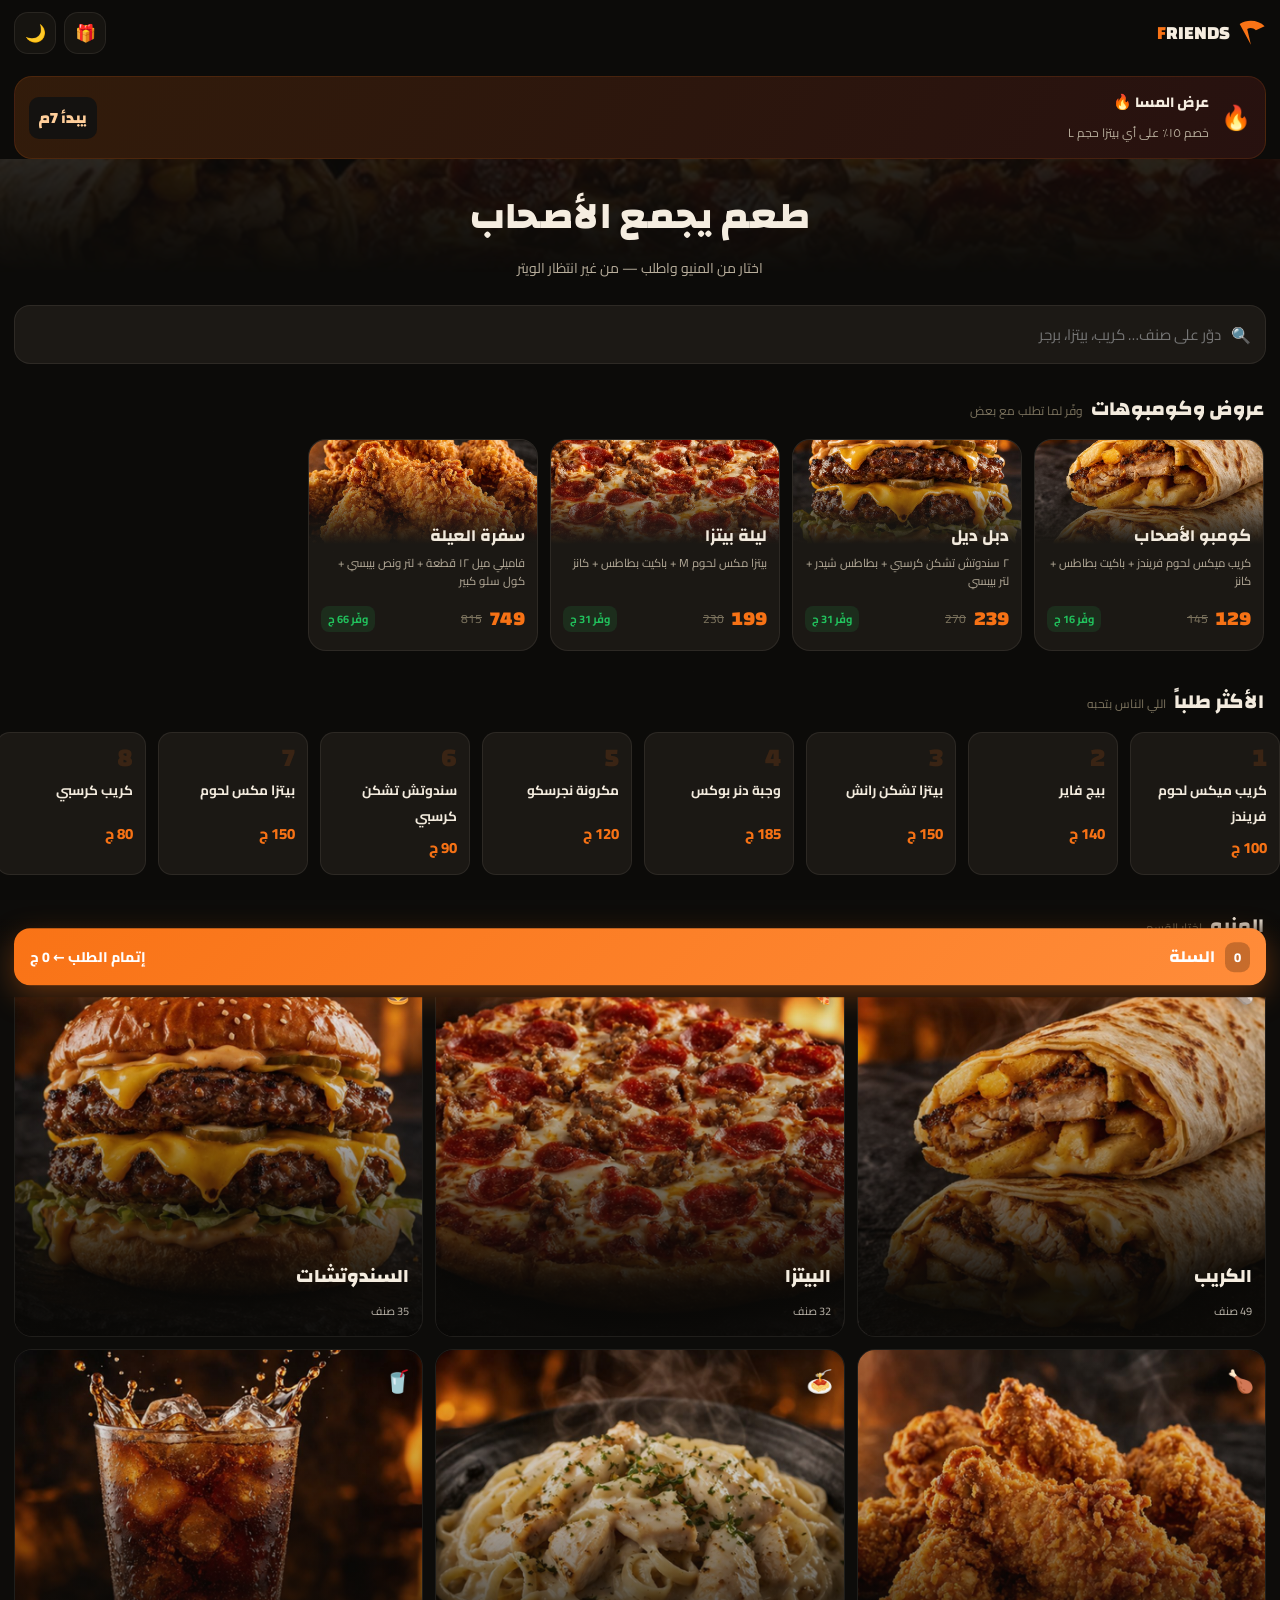
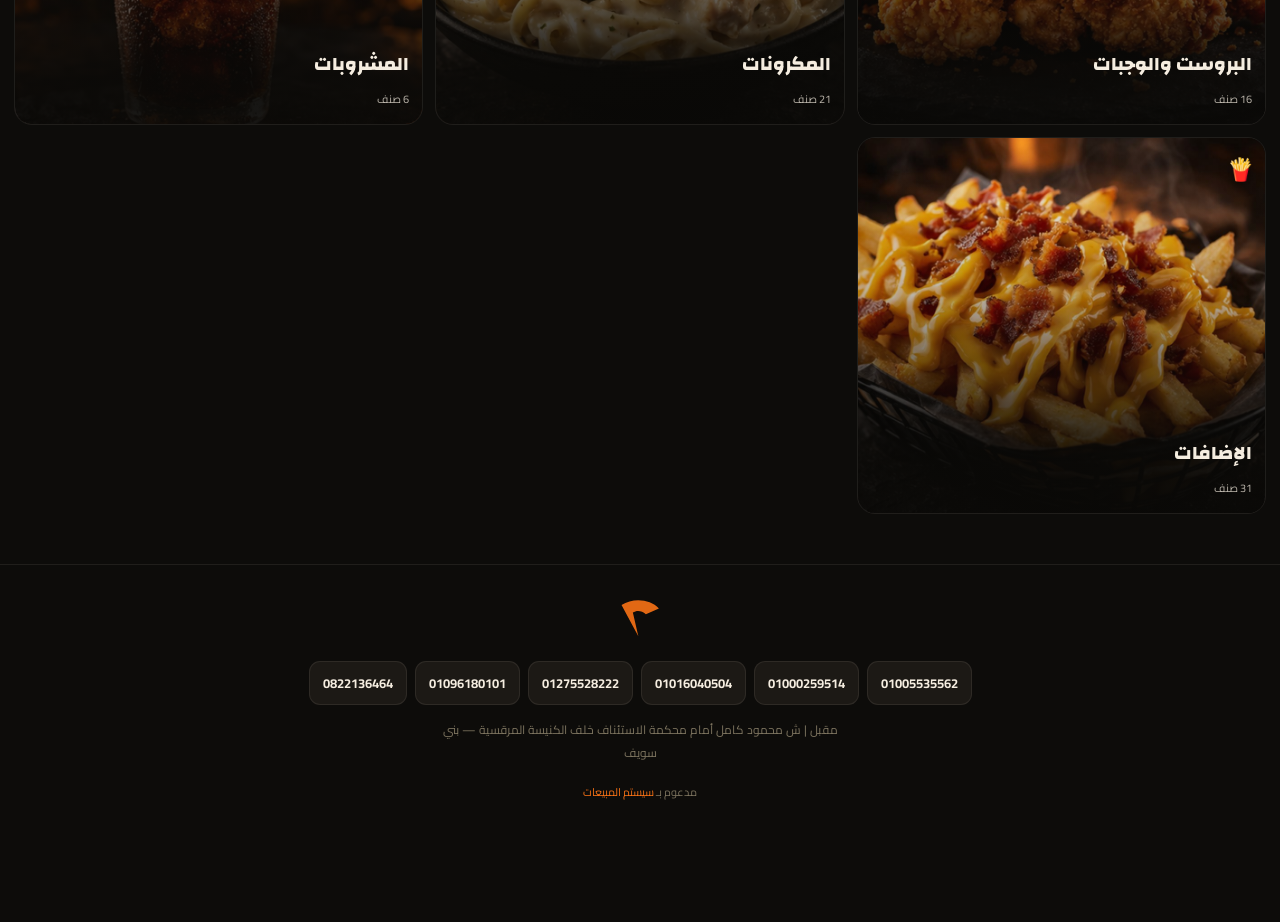
==== index.html @ 40025d06 "سيستم مبيعات المطاعم — نسخة عرض بهوية مطعم فرندس منيو العميل (اقتراحات + إضافات + كومبو + طلب واتساب" ====
<!DOCTYPE html>
<html lang="ar" dir="rtl">
<head>
<meta charset="UTF-8">
<meta name="viewport" content="width=device-width, initial-scale=1.0, viewport-fit=cover">
<title>مطعم فرندس | اطلب من المنيو</title>
<meta name="description" content="منيو مطعم فرندس بني سويف — كريب، بيتزا، سندوتشات، بروست، مكرونات. اختار واطلب في ثانية.">
<meta name="theme-color" content="#0D0C0A">
<link rel="icon" href="data:image/svg+xml,%3Csvg xmlns='http://www.w3.org/2000/svg' viewBox='0 0 100 92'%3E%3Cpath d='M6 14 C34 -4 74 0 95 22 L64 36 C54 27 42 26 33 32 L46 88 Z' fill='%23F97316'/%3E%3C/svg%3E">
<meta property="og:title" content="مطعم فرندس — المنيو">
<meta property="og:description" content="كريب × بيتزا × بروست × سندوتشات — اختار واطلب">
<meta property="og:type" content="website">
<link rel="preconnect" href="https://fonts.googleapis.com">
<link rel="preconnect" href="https://fonts.gstatic.com" crossorigin>
<link href="https://fonts.googleapis.com/css2?family=Changa:wght@400;600;700;800&family=Cairo:wght@400;600;700;900&display=swap" rel="stylesheet">
<link rel="stylesheet" href="assets/core.css">
<link rel="stylesheet" href="assets/app.css">
</head>
<body>

<!-- ============ SPLASH ============ -->
<div id="splash">
  <svg class="tri" viewBox="0 0 100 92"><path d="M6 14 C34 -4 74 0 95 22 L64 36 C54 27 42 26 33 32 L46 88 Z" fill="#F97316"/></svg>
  <div class="word" id="splashWord"></div>
  <div class="sub">FRIENDS</div>
</div>

<!-- ============ TOPBAR ============ -->
<div id="topbar">
  <div class="logo-mini" onclick="App.home()">
    <svg viewBox="0 0 100 92"><path d="M6 14 C34 -4 74 0 95 22 L64 36 C54 27 42 26 33 32 L46 88 Z" fill="#F97316"/></svg>
    <b><i>F</i>RIENDS</b>
  </div>
  <div class="spacer"></div>
  <button class="iconbtn" id="loyBtn" onclick="App.openLoyalty()" title="كارت الولاء">🎁</button>
  <button class="iconbtn" onclick="App.toggleTheme()" title="الوضع">🌙</button>
</div>

<!-- ============ HOME ============ -->
<div id="home">
  <div id="offerbar" class="hidden">
    <div class="em">🔥</div>
    <div class="tt"><b id="offT"></b><span id="offB"></span></div>
    <div class="cd" id="offCd">--:--</div>
  </div>

  <div id="hero">
    <div class="hero-bg"><img src="assets/hero.jpg" alt=""></div>
    <div class="in">
      <h1>طعم يجمع الأصحاب</h1>
      <p>اختار من المنيو واطلب — من غير انتظار الويتر</p>
    </div>
  </div>

  <div id="search">
    <input id="q" type="search" placeholder="دوّر على صنف… كريب، بيتزا، برجر" autocomplete="off">
    <div class="ic">🔍</div>
  </div>

  <div id="searchRes"></div>

  <div id="homeBody">
    <div class="rail-h"><h2>عروض وكومبوهات</h2><span>وفّر لما تطلب مع بعض</span></div>
    <div class="rail" id="combos"></div>

    <div class="rail-h"><h2>الأكثر طلباً</h2><span>اللي الناس بتحبه</span></div>
    <div class="rail" id="pops"></div>

    <div class="rail-h"><h2>المنيو</h2><span>اختار القسم</span></div>
    <div id="sections"></div>

    <div id="foot">
      <svg width="42" height="39" viewBox="0 0 100 92" style="opacity:.9"><path d="M6 14 C34 -4 74 0 95 22 L64 36 C54 27 42 26 33 32 L46 88 Z" fill="#F97316"/></svg>
      <div class="ph" id="phones"></div>
      <div class="ad" id="addr"></div>
      <div class="by">مدعوم بـ <a href="owner.html" target="_blank">سيستم المبيعات</a></div>
    </div>
  </div>
</div>

<!-- ============ SECTION VIEW ============ -->
<div id="secview">
  <div class="head">
    <button class="btn btn-ghost" style="padding:7px 14px;font-size:13px;margin-bottom:10px" onclick="App.home()">→ رجوع</button>
    <h2 id="svTitle"></h2>
    <p id="svDesc"></p>
  </div>
  <div id="tabs"></div>
  <div id="svBody"></div>
  <div style="height:120px"></div>
</div>

<!-- ============ CART FAB ============ -->
<div id="cartfab">
  <div class="bar" onclick="App.openCart()">
    <span class="n" id="cartN">0</span>
    <b>السلة</b>
    <span class="go">إتمام الطلب ← <span id="cartT" class="mono">0</span> ج</span>
  </div>
</div>

<!-- ============ SHEETS ============ -->
<div class="sheet-back" id="back" onclick="App.closeAll()"></div>

<!-- item -->
<div class="sheet" id="isheet">
  <div class="grab"></div>
  <div class="hd"><h3 id="itName"></h3><p id="itDesc"></p><div id="itTags" style="display:flex;gap:5px;margin-top:8px"></div></div>
  <div class="body">
    <div class="blk hidden" id="szBlk"><div class="lb">الحجم</div><div class="sizes" id="szList"></div></div>
    <div class="blk hidden" id="adBlk"><div class="lb">➕ إضافات على طلبك</div><div id="adList"></div></div>
    <div class="blk hidden" id="sgBlk"><div class="lb">🍟 يتحلى مع…</div><div class="sug" id="sgList"></div></div>
    <div class="blk"><div class="lb">الكمية</div>
      <div class="qty"><button onclick="App.qty(-1)">−</button><b id="qtyV">1</b><button onclick="App.qty(1)">+</button></div>
    </div>
  </div>
  <div class="foot">
    <div class="tot"><span id="itTot" class="mono">0</span> ج</div>
    <button class="btn btn-p" onclick="App.addToCart()">أضف للسلة</button>
  </div>
</div>

<!-- cart -->
<div class="sheet" id="csheet">
  <div class="grab"></div>
  <div class="hd" style="padding:6px 18px 0"><h3>طلبك</h3></div>
  <div class="body" style="padding:10px 18px 0">
    <div id="cLines"></div>
    <div id="cUpsell" class="blk hidden" style="margin-top:16px">
      <div class="lb">🔥 ناس طلبت دي كمان</div><div class="sug" id="cUpList"></div>
    </div>
    <div style="margin-top:14px">
      <div class="totrow"><span>الإجمالي الفرعي</span><span><span id="cSub" class="mono">0</span> ج</span></div>
      <div class="totrow hidden" id="cOffRow"><span id="cOffLb">خصم العرض</span><span style="color:var(--green)">− <span id="cOff" class="mono">0</span> ج</span></div>
      <div class="totrow hidden" id="cDelRow"><span>توصيل</span><span><span id="cDel" class="mono">0</span> ج</span></div>
      <div class="totrow big"><span>الإجمالي</span><span><span id="cTot" class="mono">0</span> ج</span></div>
    </div>
    <div class="blk" style="margin-top:18px">
      <div class="lb">الطلب لـ</div>
      <div class="modes" id="modes"></div>
    </div>
    <div id="tableBlk" class="field"><label>رقم الترابيزة</label><select id="tableNo"></select></div>
    <div id="addrBlk" class="field hidden"><label>العنوان</label><input id="cAddr" placeholder="المنطقة والشارع ورقم العمارة"></div>
    <div class="field"><label>الاسم</label><input id="cName" placeholder="اسمك"></div>
    <div class="field"><label>رقم الموبايل (عشان نبعتلك عروضنا)</label><input id="cPhone" type="tel" inputmode="numeric" placeholder="01xxxxxxxxx"></div>
  </div>
  <div class="foot" style="position:sticky;bottom:0;background:linear-gradient(to top,var(--bg2) 70%,transparent);padding:14px 18px 6px;display:flex;gap:10px">
    <button class="btn btn-g" style="flex:1" onclick="App.sendOrder()">إرسال الطلب على واتساب</button>
  </div>
</div>

<!-- done -->
<div class="sheet" id="done">
  <div class="grab"></div>
  <div class="wrap">
    <div class="tick">✓</div>
    <h3>طلبك اتبعت 🎉</h3>
    <div class="oid">رقم الطلب: <b id="dOid" class="mono"></b></div>

    <div id="rateBlk">
      <div style="margin-top:22px;font-weight:700;font-size:15px">قيّم تجربتك معانا</div>
      <div class="stars" id="stars"></div>
      <div style="font-size:12px;color:var(--txt3)" id="rateHint">دوسة واحدة وتفرق معانا</div>
    </div>

    <div id="lowBlk" class="hidden" style="margin-top:14px;text-align:right">
      <div class="field"><label>إيه اللي مضايقك؟ هيوصل لصاحب المطعم شخصيًا</label>
        <input id="rNote" placeholder="اكتب بصراحة…"></div>
      <button class="btn btn-p" style="width:100%" onclick="App.sendComplaint()">ابعت لصاحب المطعم</button>
    </div>

    <div id="couponBlk" class="hidden">
      <div class="coupon"><b id="cCode"></b><span id="cTxt"></span></div>
    </div>

    <div id="stampBlk" style="margin-top:16px">
      <div style="font-size:12.5px;color:var(--txt2)">كارت الولاء</div>
      <div class="stamps" id="stampsRow"></div>
      <div style="font-size:12px;color:var(--txt3);margin-top:6px" id="stampMsg"></div>
    </div>
  </div>
  <div class="foot" style="padding:14px 18px 6px">
    <button class="btn btn-s" style="flex:1;width:100%" onclick="App.closeAll()">تمام</button>
  </div>
</div>

<!-- loyalty -->
<div class="sheet" id="loy">
  <div class="grab"></div>
  <div class="wrap">
    <div style="font-size:40px">🎁</div>
    <h3 style="font-size:22px;font-weight:800;margin-top:6px">كارت الولاء</h3>
    <div class="big" id="loyN">0/5</div>
    <div class="stamps" id="loyStamps" style="margin:8px 0 12px"></div>
    <div style="font-size:13.5px;color:var(--txt2);line-height:1.9" id="loyMsg"></div>
  </div>
  <div class="foot" style="padding:14px 18px 6px">
    <button class="btn btn-s" style="width:100%" onclick="App.closeAll()">تمام</button>
  </div>
</div>

<div class="toast" id="toast"></div>

<script src="data/menu.js"></script>
<script src="data/sales.js"></script>
<script src="assets/sys.js"></script>
<script src="assets/app.js"></script>
</body>
</html>
---- assets/core.css ----
/* ===== توكنز الهوية — مشتركة بين المنيو ولوحة الأونر ===== */
:root{
  --bg:#0D0C0A; --bg2:#161411; --card:#1C1915; --card2:#242019;
  --line:rgba(249,115,22,.14); --line2:rgba(245,237,224,.08);
  --txt:#F5EDE0; --txt2:#B8AE9C; --txt3:#7d745f;
  --orange:#F97316; --orange2:#FF8C3A; --orange-soft:rgba(249,115,22,.12);
  --green:#22C55E; --green-soft:rgba(34,197,94,.12);
  --red:#EF4444; --red-soft:rgba(239,68,68,.12);
  --blue:#38BDF8; --blue-soft:rgba(56,189,248,.12);
  --gold:#FACC15;
  --ink:#141210;
  --r:18px; --r2:14px;
  --shadow:0 10px 30px rgba(0,0,0,.4);
  --glow:0 0 40px rgba(249,115,22,.25);
}
html[data-theme="light"]{
  --bg:#FAF5EC; --bg2:#F3ECDE; --card:#FFFFFF; --card2:#FFF8EE;
  --line:rgba(234,88,12,.18); --line2:rgba(20,18,16,.08);
  --txt:#1E1A14; --txt2:#6B6250; --txt3:#9a8f78;
  --orange:#EA580C; --orange2:#F97316; --orange-soft:rgba(234,88,12,.09);
  --green:#16A34A; --red:#DC2626; --blue:#0284C7;
  --shadow:0 10px 30px rgba(160,120,60,.14);
  --glow:0 0 40px rgba(234,88,12,.12);
}
*{margin:0;padding:0;box-sizing:border-box;-webkit-tap-highlight-color:transparent}
html{scroll-behavior:smooth}
body{
  font-family:'Cairo',system-ui,sans-serif;background:var(--bg);color:var(--txt);
  min-height:100vh;overflow-x:hidden;transition:background .4s,color .4s;
}
h1,h2,h3,h4,.display{font-family:'Changa',sans-serif}
button,input,select,textarea{font-family:inherit;color:inherit}
::-webkit-scrollbar{width:8px;height:8px}
::-webkit-scrollbar-thumb{background:var(--line);border-radius:9px}

.iconbtn{
  width:42px;height:42px;border-radius:14px;border:1px solid var(--line2);
  background:color-mix(in srgb,var(--card) 70%,transparent);backdrop-filter:blur(8px);
  color:var(--txt);display:grid;place-items:center;cursor:pointer;font-size:17px;
  transition:transform .15s,border-color .2s,background .2s;position:relative;flex:none;
}
.iconbtn:active{transform:scale(.92)}
.iconbtn:hover{border-color:var(--orange)}

.btn{
  border:none;border-radius:14px;padding:13px 20px;font-weight:700;font-size:15px;
  cursor:pointer;transition:transform .15s,filter .2s,box-shadow .2s;
  display:inline-flex;align-items:center;justify-content:center;gap:8px;
}
.btn:active{transform:scale(.97)}
.btn-p{background:linear-gradient(135deg,var(--orange),var(--orange2));color:#fff;box-shadow:0 8px 22px rgba(249,115,22,.3)}
.btn-g{background:linear-gradient(135deg,#16A34A,#22C55E);color:#fff;box-shadow:0 8px 22px rgba(34,197,94,.25)}
.btn-s{background:var(--card2);color:var(--txt);border:1px solid var(--line2)}
.btn-ghost{background:transparent;color:var(--txt2);border:1px solid var(--line2)}
.btn:disabled{opacity:.45;pointer-events:none}

.chip{
  display:inline-flex;align-items:center;gap:5px;border-radius:999px;padding:4px 10px;
  font-size:11px;font-weight:700;line-height:1.6;white-space:nowrap;
}
.chip-hot{background:var(--red-soft);color:#F87171}
.chip-chef{background:var(--orange-soft);color:var(--orange2)}
.chip-new{background:var(--green-soft);color:var(--green)}
.chip-off{background:var(--blue-soft);color:var(--blue)}
.chip-out{background:rgba(120,120,120,.16);color:var(--txt3)}

.sheet-back{
  position:fixed;inset:0;z-index:90;background:rgba(0,0,0,.62);backdrop-filter:blur(3px);
  opacity:0;pointer-events:none;transition:opacity .28s;
}
.sheet-back.show{opacity:1;pointer-events:auto}
.sheet{
  position:fixed;z-index:91;left:0;right:0;bottom:0;max-height:92vh;overflow-y:auto;
  background:var(--bg2);border-radius:24px 24px 0 0;border-top:1px solid var(--line);
  transform:translateY(102%);transition:transform .34s cubic-bezier(.4,1.2,.4,1);
  padding-bottom:calc(18px + env(safe-area-inset-bottom));
}
.sheet.show{transform:none}
.sheet .grab{width:44px;height:4px;border-radius:9px;background:var(--line2);margin:10px auto 4px}
@media(min-width:760px){
  .sheet{max-width:560px;margin:0 auto;border-radius:24px;bottom:auto;top:50%;
    transform:translateY(-42%) scale(.96);opacity:0;pointer-events:none;max-height:86vh}
  .sheet.show{transform:translateY(-50%) scale(1);opacity:1;pointer-events:auto}
}
.hidden{display:none !important}
.mono{font-variant-numeric:tabular-nums;direction:ltr;display:inline-block}
---- assets/app.css ----
/* ===== واجهة العميل ===== */
body::before{
  content:"";position:fixed;inset:0;pointer-events:none;z-index:1;opacity:.5;
  background-image:url("data:image/svg+xml,%3Csvg xmlns='http://www.w3.org/2000/svg' width='120' height='120'%3E%3Cfilter id='n'%3E%3CfeTurbulence type='fractalNoise' baseFrequency='.9' numOctaves='2'/%3E%3CfeColorMatrix values='0 0 0 0 0 0 0 0 0 0 0 0 0 0 0 0 0 0 .04 0'/%3E%3C/filter%3E%3Crect width='120' height='120' filter='url(%23n)'/%3E%3C/svg%3E");
}

/* splash */
#splash{position:fixed;inset:0;z-index:100;background:#0D0C0A;display:flex;flex-direction:column;
  align-items:center;justify-content:center;gap:10px;transition:transform .7s cubic-bezier(.7,0,.3,1),opacity .5s}
#splash.gone{transform:translateY(-100%);opacity:0;pointer-events:none}
#splash .tri{width:104px;height:96px;animation:triDrop .9s cubic-bezier(.2,1.4,.4,1) both}
@keyframes triDrop{0%{transform:translateY(-80px) rotate(-25deg) scale(.4);opacity:0}100%{transform:none;opacity:1}}
#splash .word{font-family:'Changa';font-weight:800;font-size:clamp(40px,12vw,66px);letter-spacing:.04em;color:#F5EDE0;display:flex;direction:ltr}
#splash .word span{animation:letterUp .5s cubic-bezier(.2,1.4,.4,1) both}
@keyframes letterUp{0%{transform:translateY(30px);opacity:0}100%{transform:none;opacity:1}}
#splash .sub{font-family:'Changa';color:#F97316;font-weight:600;font-size:16px;letter-spacing:.3em;animation:fadeIn .6s .9s both}
@keyframes fadeIn{from{opacity:0}to{opacity:1}}

/* topbar */
#topbar{position:fixed;top:0;left:0;right:0;z-index:50;display:flex;align-items:center;gap:8px;
  padding:12px 14px;transition:background .3s,box-shadow .3s}
#topbar.solid{background:color-mix(in srgb,var(--bg) 84%,transparent);backdrop-filter:blur(14px);box-shadow:0 1px 0 var(--line2)}
#topbar .logo-mini{display:flex;align-items:center;gap:8px;cursor:pointer}
#topbar .logo-mini svg{width:28px;height:26px}
#topbar .logo-mini b{font-family:'Changa';font-weight:800;font-size:19px;direction:ltr}
#topbar .logo-mini b i{color:var(--orange);font-style:normal}
#topbar .spacer{flex:1}
.badge-dot{position:absolute;top:-5px;left:-5px;min-width:20px;height:20px;padding:0 5px;border-radius:99px;
  background:var(--orange);color:#fff;font-size:11px;font-weight:800;display:grid;place-items:center;
  box-shadow:0 0 0 2px var(--bg);animation:pop .3s}
@keyframes pop{0%{transform:scale(.3)}100%{transform:none}}

/* offer bar */
#offerbar{margin:76px 14px 0;border-radius:var(--r);padding:12px 14px;position:relative;overflow:hidden;
  background:linear-gradient(120deg,rgba(249,115,22,.16),rgba(239,68,68,.12));border:1px solid var(--line);
  display:flex;align-items:center;gap:12px;z-index:3}
#offerbar .em{font-size:24px}
#offerbar .tt{flex:1;min-width:0}
#offerbar .tt b{display:block;font-family:'Changa';font-size:15px}
#offerbar .tt span{font-size:12px;color:var(--txt2)}
#offerbar .cd{font-family:'Changa';font-weight:800;font-size:16px;background:var(--ink);color:#FFCE9A;
  border-radius:10px;padding:6px 10px;direction:ltr}
html[data-theme="light"] #offerbar .cd{background:#2A2118}

/* hero */
#hero{position:relative;padding:22px 18px 8px;text-align:center;overflow:hidden}
#hero .hero-bg{position:absolute;inset:-40px 0 0;pointer-events:none}
#hero .hero-bg img{width:100%;height:100%;object-fit:cover;opacity:.2;
  -webkit-mask-image:linear-gradient(to bottom,rgba(0,0,0,.9),transparent 92%);
  mask-image:linear-gradient(to bottom,rgba(0,0,0,.9),transparent 92%)}
#hero .in{position:relative;z-index:2}
#hero h1{font-size:clamp(26px,7vw,38px);font-weight:800;letter-spacing:.01em}
#hero p{color:var(--txt2);font-size:14px;margin-top:4px}
#search{margin:16px 14px 0;position:relative;z-index:3}
#search input{width:100%;background:var(--card);border:1px solid var(--line2);border-radius:16px;
  padding:14px 44px 14px 16px;font-size:15px;outline:none;transition:border-color .2s}
#search input:focus{border-color:var(--orange)}
#search .ic{position:absolute;right:15px;top:50%;transform:translateY(-50%);color:var(--txt3);pointer-events:none}

/* rails */
.rail-h{display:flex;align-items:baseline;gap:8px;padding:26px 16px 10px}
.rail-h h2{font-size:20px;font-weight:800}
.rail-h span{font-size:12px;color:var(--txt3)}
.rail{display:flex;gap:12px;overflow-x:auto;padding:2px 16px 6px;scroll-snap-type:x mandatory;scrollbar-width:none}
.rail::-webkit-scrollbar{display:none}

.combo{flex:none;width:230px;scroll-snap-align:start;background:var(--card);border:1px solid var(--line2);
  border-radius:var(--r);overflow:hidden;cursor:pointer;transition:transform .18s,border-color .2s}
.combo:active{transform:scale(.97)}
.combo:hover{border-color:var(--orange)}
.combo .ph{height:104px;position:relative}
.combo .ph img{width:100%;height:100%;object-fit:cover}
.combo .ph::after{content:"";position:absolute;inset:0;background:linear-gradient(to top,var(--card),transparent 70%)}
.combo .bd{padding:0 12px 13px;margin-top:-24px;position:relative}
.combo .bd b{font-family:'Changa';font-size:17px;display:block}
.combo .bd p{font-size:11.5px;color:var(--txt2);line-height:1.6;height:38px;overflow:hidden;margin:3px 0 8px}
.combo .pr{display:flex;align-items:center;gap:8px}
.combo .pr .new{font-family:'Changa';font-weight:800;font-size:20px;color:var(--orange)}
.combo .pr .old{font-size:12px;color:var(--txt3);text-decoration:line-through}
.combo .pr .sv{margin-right:auto;font-size:11px;font-weight:700;color:var(--green);background:var(--green-soft);
  border-radius:8px;padding:3px 7px}

.pop{flex:none;width:150px;scroll-snap-align:start;background:var(--card);border:1px solid var(--line2);
  border-radius:var(--r2);padding:12px;cursor:pointer;transition:transform .18s,border-color .2s}
.pop:active{transform:scale(.96)}
.pop:hover{border-color:var(--orange)}
.pop .rk{font-family:'Changa';font-size:26px;font-weight:800;color:var(--line);line-height:1}
.pop b{display:block;font-size:13.5px;margin:6px 0 4px;min-height:38px}
.pop .p{color:var(--orange);font-weight:800;font-size:15px}

/* sections grid */
#sections{padding:6px 14px 30px;display:grid;grid-template-columns:repeat(2,1fr);gap:12px}
@media(min-width:700px){#sections{grid-template-columns:repeat(3,1fr)}}
.sec{position:relative;border-radius:var(--r);overflow:hidden;cursor:pointer;aspect-ratio:1/.92;
  border:1px solid var(--line2);transition:transform .18s,border-color .2s}
.sec:active{transform:scale(.97)}
.sec:hover{border-color:var(--orange)}
.sec img{position:absolute;inset:0;width:100%;height:100%;object-fit:cover;transition:transform .5s}
.sec:hover img{transform:scale(1.06)}
.sec .ov{position:absolute;inset:0;background:linear-gradient(to top,rgba(10,9,7,.94) 12%,rgba(10,9,7,.25) 60%,transparent)}
.sec .tx{position:absolute;inset:auto 0 0;padding:12px 13px;color:#F5EDE0}
.sec .tx b{font-family:'Changa';font-size:19px;font-weight:800;display:block}
.sec .tx span{font-size:11px;opacity:.75}
.sec .em{position:absolute;top:10px;right:11px;font-size:22px;filter:drop-shadow(0 2px 6px rgba(0,0,0,.5))}

/* section view */
#secview{display:none;padding-top:66px;min-height:100vh}
#secview.on{display:block}
#secview .head{padding:6px 16px 0}
#secview .head h2{font-size:26px;font-weight:800}
#secview .head p{font-size:13px;color:var(--txt2)}
#tabs{position:sticky;top:62px;z-index:20;display:flex;gap:8px;overflow-x:auto;padding:12px 16px;
  background:color-mix(in srgb,var(--bg) 88%,transparent);backdrop-filter:blur(12px);scrollbar-width:none}
#tabs::-webkit-scrollbar{display:none}
#tabs button{flex:none;border:1px solid var(--line2);background:var(--card);border-radius:99px;
  padding:8px 14px;font-size:13px;font-weight:700;cursor:pointer;color:var(--txt2);transition:all .2s}
#tabs button.on{background:var(--orange);border-color:var(--orange);color:#fff}

.cat{padding:18px 14px 0}
.cat h3{font-size:18px;font-weight:800;padding:0 4px 10px;display:flex;align-items:center;gap:8px}
.item{display:flex;align-items:center;gap:10px;background:var(--card);border:1px solid var(--line2);
  border-radius:var(--r2);padding:12px 13px;margin-bottom:8px;cursor:pointer;
  transition:transform .15s,border-color .2s,opacity .2s}
.item:active{transform:scale(.985)}
.item:hover{border-color:var(--orange)}
.item.out{opacity:.45}
.item .nm{flex:1;min-width:0}
.item .nm b{font-size:14.5px;font-weight:700;display:block;line-height:1.5}
.item .nm p{font-size:11.5px;color:var(--txt3);line-height:1.6;margin-top:2px}
.item .tags{display:flex;gap:4px;flex-wrap:wrap;margin-top:5px}
.item .pz{text-align:left;flex:none}
.item .pz .one{font-family:'Changa';font-weight:800;font-size:18px;color:var(--orange)}
.item .pz .cur{font-size:10px;color:var(--txt3);margin-right:2px}
.item .sz{display:flex;gap:4px}
.item .sz i{font-style:normal;background:var(--card2);border:1px solid var(--line2);border-radius:8px;
  padding:3px 6px;font-size:11px;text-align:center;min-width:40px}
.item .sz i b{display:block;font-size:12.5px;color:var(--orange);font-family:'Changa'}
.item .sz i s{display:block;font-size:9px;color:var(--txt3);text-decoration:none}
.plusbtn{width:32px;height:32px;border-radius:11px;background:var(--orange-soft);color:var(--orange);
  border:1px solid var(--line);display:grid;place-items:center;font-size:18px;font-weight:800;flex:none}

/* item sheet */
#isheet .hd{padding:6px 18px 0}
#isheet .hd h3{font-size:22px;font-weight:800;line-height:1.4}
#isheet .hd p{font-size:13px;color:var(--txt2);line-height:1.8;margin-top:5px}
#isheet .body{padding:14px 18px 0}
.blk{margin-bottom:16px}
.blk .lb{font-size:12px;font-weight:700;color:var(--txt3);margin-bottom:8px;display:flex;gap:6px;align-items:center}
.sizes{display:flex;gap:8px}
.sizes button{flex:1;background:var(--card);border:1.5px solid var(--line2);border-radius:12px;padding:10px 6px;
  cursor:pointer;transition:all .2s}
.sizes button.on{border-color:var(--orange);background:var(--orange-soft)}
.sizes button b{display:block;font-family:'Changa';font-size:16px;color:var(--orange)}
.sizes button span{font-size:11px;color:var(--txt2)}
.addon{display:flex;align-items:center;gap:10px;background:var(--card);border:1px solid var(--line2);
  border-radius:12px;padding:10px 12px;margin-bottom:7px;cursor:pointer;transition:all .18s}
.addon.on{border-color:var(--orange);background:var(--orange-soft)}
.addon .bx{width:20px;height:20px;border-radius:7px;border:1.5px solid var(--line2);display:grid;place-items:center;
  font-size:12px;color:transparent;flex:none;transition:all .18s}
.addon.on .bx{background:var(--orange);border-color:var(--orange);color:#fff}
.addon span{flex:1;font-size:13.5px;font-weight:600}
.addon b{color:var(--orange);font-size:13px;direction:ltr}
.sug{display:flex;gap:9px;overflow-x:auto;padding-bottom:4px;scrollbar-width:none}
.sug::-webkit-scrollbar{display:none}
.sug .s{flex:none;width:128px;background:var(--card);border:1px solid var(--line2);border-radius:12px;
  padding:10px;cursor:pointer;transition:all .18s;text-align:center}
.sug .s.on{border-color:var(--green);background:var(--green-soft)}
.sug .s b{display:block;font-size:12.5px;min-height:36px}
.sug .s i{font-style:normal;color:var(--orange);font-weight:800;font-size:14px;direction:ltr;display:block}
.sug .s.on i{color:var(--green)}
.qty{display:flex;align-items:center;gap:14px;background:var(--card);border:1px solid var(--line2);
  border-radius:12px;padding:8px 12px;width:fit-content}
.qty button{width:30px;height:30px;border-radius:9px;border:none;background:var(--card2);color:var(--txt);
  font-size:18px;font-weight:800;cursor:pointer}
.qty b{font-family:'Changa';font-size:18px;min-width:24px;text-align:center}
#isheet .foot{position:sticky;bottom:0;background:linear-gradient(to top,var(--bg2) 70%,transparent);
  padding:14px 18px 6px;display:flex;gap:10px;align-items:center}
#isheet .foot .tot{font-family:'Changa';font-weight:800;font-size:20px;color:var(--orange);white-space:nowrap}
#isheet .foot .btn{flex:1}

/* cart */
#cartfab{position:fixed;bottom:0;left:0;right:0;z-index:60;padding:12px 14px calc(12px + env(safe-area-inset-bottom));
  background:linear-gradient(to top,var(--bg) 62%,transparent);transform:translateY(120%);transition:transform .3s}
#cartfab.show{transform:none}
#cartfab .bar{background:linear-gradient(135deg,var(--orange),var(--orange2));border-radius:16px;
  padding:13px 16px;display:flex;align-items:center;gap:10px;color:#fff;cursor:pointer;
  box-shadow:0 10px 30px rgba(249,115,22,.35)}
#cartfab .bar b{font-family:'Changa';font-size:17px}
#cartfab .bar .n{background:rgba(0,0,0,.22);border-radius:9px;padding:3px 9px;font-size:13px;font-weight:800}
#cartfab .bar .go{margin-right:auto;font-weight:800;font-size:14px}
.line{display:flex;align-items:center;gap:10px;padding:11px 0;border-bottom:1px solid var(--line2)}
.line .nm{flex:1;min-width:0}
.line .nm b{font-size:14px;display:block}
.line .nm span{font-size:11px;color:var(--txt3)}
.line .pp{font-family:'Changa';font-weight:800;color:var(--orange);font-size:15px;white-space:nowrap}
.line .rm{color:var(--txt3);font-size:16px;cursor:pointer;padding:0 4px}
.totrow{display:flex;justify-content:space-between;padding:8px 0;font-size:13.5px;color:var(--txt2)}
.totrow.big{font-family:'Changa';font-size:21px;font-weight:800;color:var(--txt);padding-top:12px;
  border-top:1px dashed var(--line2);margin-top:6px}
.totrow.big span:last-child{color:var(--orange)}
.field{margin-bottom:11px}
.field label{display:block;font-size:12px;color:var(--txt3);margin-bottom:6px;font-weight:700}
.field input,.field select{width:100%;background:var(--card);border:1px solid var(--line2);border-radius:12px;
  padding:12px 13px;font-size:14px;outline:none}
.field input:focus,.field select:focus{border-color:var(--orange)}
.modes{display:flex;gap:8px}
.modes button{flex:1;background:var(--card);border:1.5px solid var(--line2);border-radius:12px;padding:11px 4px;
  font-size:13px;font-weight:700;cursor:pointer;transition:all .2s}
.modes button.on{border-color:var(--orange);background:var(--orange-soft);color:var(--orange)}

/* success + rating */
#done .wrap{padding:22px 20px 8px;text-align:center}
#done .tick{width:74px;height:74px;border-radius:50%;background:var(--green-soft);color:var(--green);
  display:grid;place-items:center;font-size:38px;margin:0 auto 12px;animation:pop .4s}
#done h3{font-size:23px;font-weight:800}
#done .oid{font-family:'Changa';font-size:15px;color:var(--txt2);margin-top:4px}
.stars{display:flex;justify-content:center;gap:8px;margin:14px 0 4px;direction:ltr}
.stars button{background:none;border:none;font-size:34px;cursor:pointer;filter:grayscale(1);opacity:.4;
  transition:all .2s}
.stars button.on{filter:none;opacity:1;transform:scale(1.12)}
.coupon{margin:16px 0 4px;border:1.6px dashed var(--orange);border-radius:16px;padding:14px;
  background:var(--orange-soft);text-align:center}
.coupon b{font-family:'Changa';font-size:26px;letter-spacing:.12em;color:var(--orange);display:block;direction:ltr}
.coupon span{font-size:12px;color:var(--txt2)}
.stamps{display:flex;justify-content:center;gap:8px;margin-top:12px}
.stamps i{width:34px;height:34px;border-radius:50%;border:1.5px dashed var(--line2);display:grid;place-items:center;
  font-style:normal;font-size:15px;color:var(--txt3)}
.stamps i.on{background:var(--orange);border-color:var(--orange);border-style:solid;color:#fff}

/* loyalty sheet */
#loy .wrap{padding:20px;text-align:center}
#loy .big{font-family:'Changa';font-size:44px;font-weight:800;color:var(--orange)}

/* footer */
#foot{padding:34px 18px calc(120px + env(safe-area-inset-bottom));text-align:center;border-top:1px solid var(--line2);margin-top:20px}
#foot .ph{display:flex;flex-wrap:wrap;gap:8px;justify-content:center;margin:14px 0}
#foot .ph a{background:var(--card);border:1px solid var(--line2);border-radius:11px;padding:9px 13px;
  font-size:13px;text-decoration:none;color:var(--txt);direction:ltr;font-weight:700}
#foot .ad{font-size:12px;color:var(--txt3);line-height:1.9;max-width:420px;margin:0 auto}
#foot .by{margin-top:18px;font-size:11px;color:var(--txt3)}
#foot .by a{color:var(--orange);text-decoration:none}

.empty{text-align:center;padding:40px 20px;color:var(--txt3);font-size:14px}
.toast{position:fixed;bottom:96px;right:50%;transform:translate(50%,20px);z-index:95;background:var(--ink);
  color:#F5EDE0;padding:11px 18px;border-radius:12px;font-size:13.5px;font-weight:700;opacity:0;
  transition:all .3s;pointer-events:none;box-shadow:var(--shadow)}
.toast.show{opacity:1;transform:translate(50%,0)}
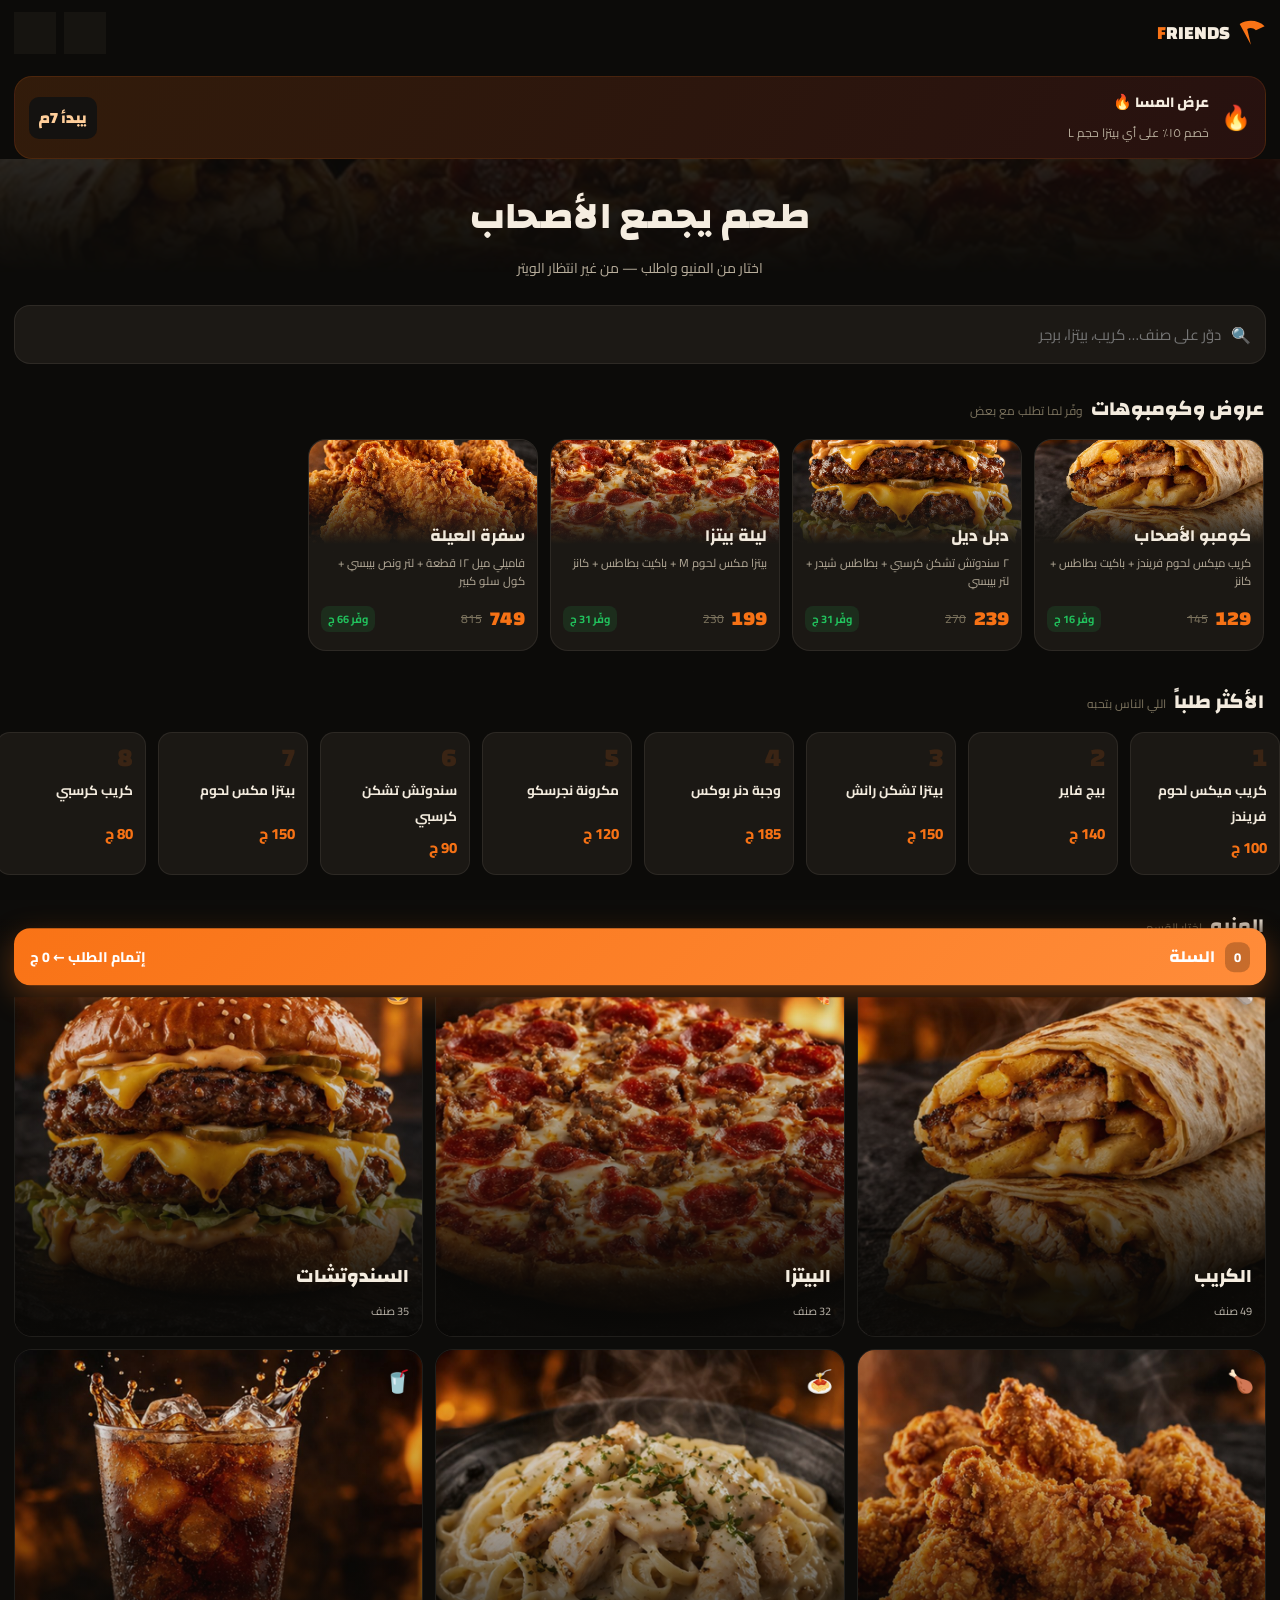
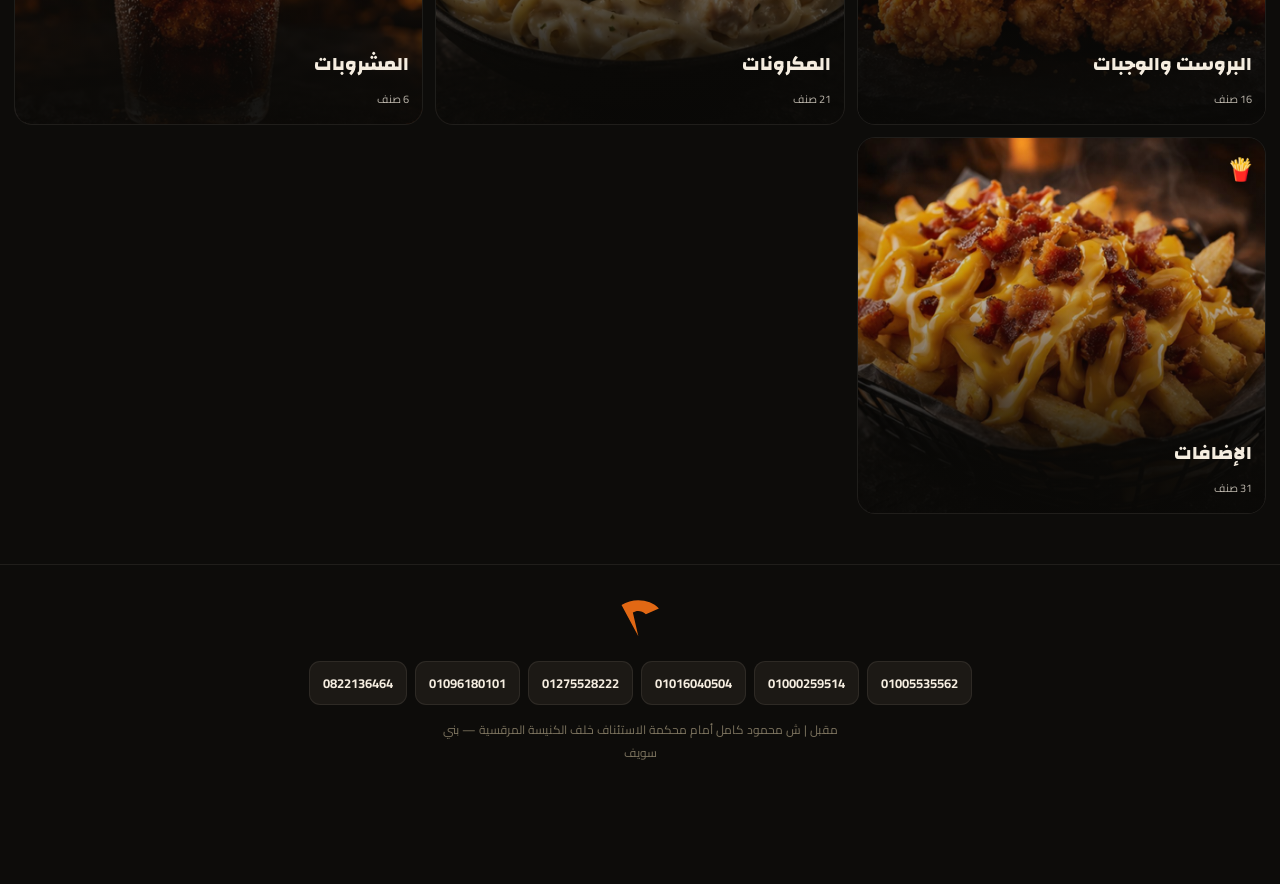
==== commit 9d2da5cc: "الأوردرات صفحة أساسية في لوحة المطعم + ريسيت طباعة + تنبيه صوتي - الأوردر بيروح للسيستم مباشرة (مش و" ====
--- a/index.html
+++ b/index.html
@@ -73,7 +73,6 @@
       <svg width="42" height="39" viewBox="0 0 100 92" style="opacity:.9"><path d="M6 14 C34 -4 74 0 95 22 L64 36 C54 27 42 26 33 32 L46 88 Z" fill="#F97316"/></svg>
       <div class="ph" id="phones"></div>
       <div class="ad" id="addr"></div>
-      <div class="by">مدعوم بـ <a href="owner.html" target="_blank">سيستم المبيعات</a></div>
     </div>
   </div>
 </div>
@@ -141,11 +140,11 @@
     </div>
     <div id="tableBlk" class="field"><label>رقم الترابيزة</label><select id="tableNo"></select></div>
     <div id="addrBlk" class="field hidden"><label>العنوان</label><input id="cAddr" placeholder="المنطقة والشارع ورقم العمارة"></div>
-    <div class="field"><label>الاسم</label><input id="cName" placeholder="اسمك"></div>
-    <div class="field"><label>رقم الموبايل (عشان نبعتلك عروضنا)</label><input id="cPhone" type="tel" inputmode="numeric" placeholder="01xxxxxxxxx"></div>
+    <div class="field"><label>الاسم <span id="nameHint" style="color:var(--txt3);font-weight:400">(اختياري)</span></label><input id="cName" placeholder="اسمك"></div>
+    <div class="field"><label>رقم الموبايل <span id="phoneHint" style="color:var(--txt3);font-weight:400">(اختياري — عشان نبعتلك عروضنا)</span></label><input id="cPhone" type="tel" inputmode="numeric" placeholder="01xxxxxxxxx"></div>
   </div>
   <div class="foot" style="position:sticky;bottom:0;background:linear-gradient(to top,var(--bg2) 70%,transparent);padding:14px 18px 6px;display:flex;gap:10px">
-    <button class="btn btn-g" style="flex:1" onclick="App.sendOrder()">إرسال الطلب على واتساب</button>
+    <button class="btn btn-g" style="flex:1" onclick="App.sendOrder()">تأكيد الأوردر ✓</button>
   </div>
 </div>
 
@@ -154,8 +153,9 @@
   <div class="grab"></div>
   <div class="wrap">
     <div class="tick">✓</div>
-    <h3>طلبك اتبعت 🎉</h3>
-    <div class="oid">رقم الطلب: <b id="dOid" class="mono"></b></div>
+    <h3>الأوردر وصل 🎉</h3>
+    <div class="oid">رقم الأوردر: <b id="dOid" class="mono"></b></div>
+    <div style="font-size:13px;color:var(--txt2);margin-top:6px">الكاشير استلم طلبك وهيبدأ التحضير على طول</div>
 
     <div id="rateBlk">
       <div style="margin-top:22px;font-weight:700;font-size:15px">قيّم تجربتك معانا</div>
@@ -166,11 +166,7 @@
     <div id="lowBlk" class="hidden" style="margin-top:14px;text-align:right">
       <div class="field"><label>إيه اللي مضايقك؟ هيوصل لصاحب المطعم شخصيًا</label>
         <input id="rNote" placeholder="اكتب بصراحة…"></div>
-      <button class="btn btn-p" style="width:100%" onclick="App.sendComplaint()">ابعت لصاحب المطعم</button>
-    </div>
-
-    <div id="couponBlk" class="hidden">
-      <div class="coupon"><b id="cCode"></b><span id="cTxt"></span></div>
+      <button class="btn btn-p" style="width:100%" onclick="App.sendComplaint()">ابعت الملاحظة</button>
     </div>
 
     <div id="stampBlk" style="margin-top:16px">
--- a/assets/app.css
+++ b/assets/app.css
@@ -166,7 +166,7 @@
   padding:10px;cursor:pointer;transition:all .18s;text-align:center}
 .sug .s.on{border-color:var(--green);background:var(--green-soft)}
 .sug .s b{display:block;font-size:12.5px;min-height:36px}
-.sug .s i{font-style:normal;color:var(--orange);font-weight:800;font-size:14px;direction:ltr;display:block}
+.sug .s i{font-style:normal;color:var(--orange);font-weight:800;font-size:14px;direction:ltr;display:block;unicode-bidi:isolate}
 .sug .s.on i{color:var(--green)}
 .qty{display:flex;align-items:center;gap:14px;background:var(--card);border:1px solid var(--line2);
   border-radius:12px;padding:8px 12px;width:fit-content}
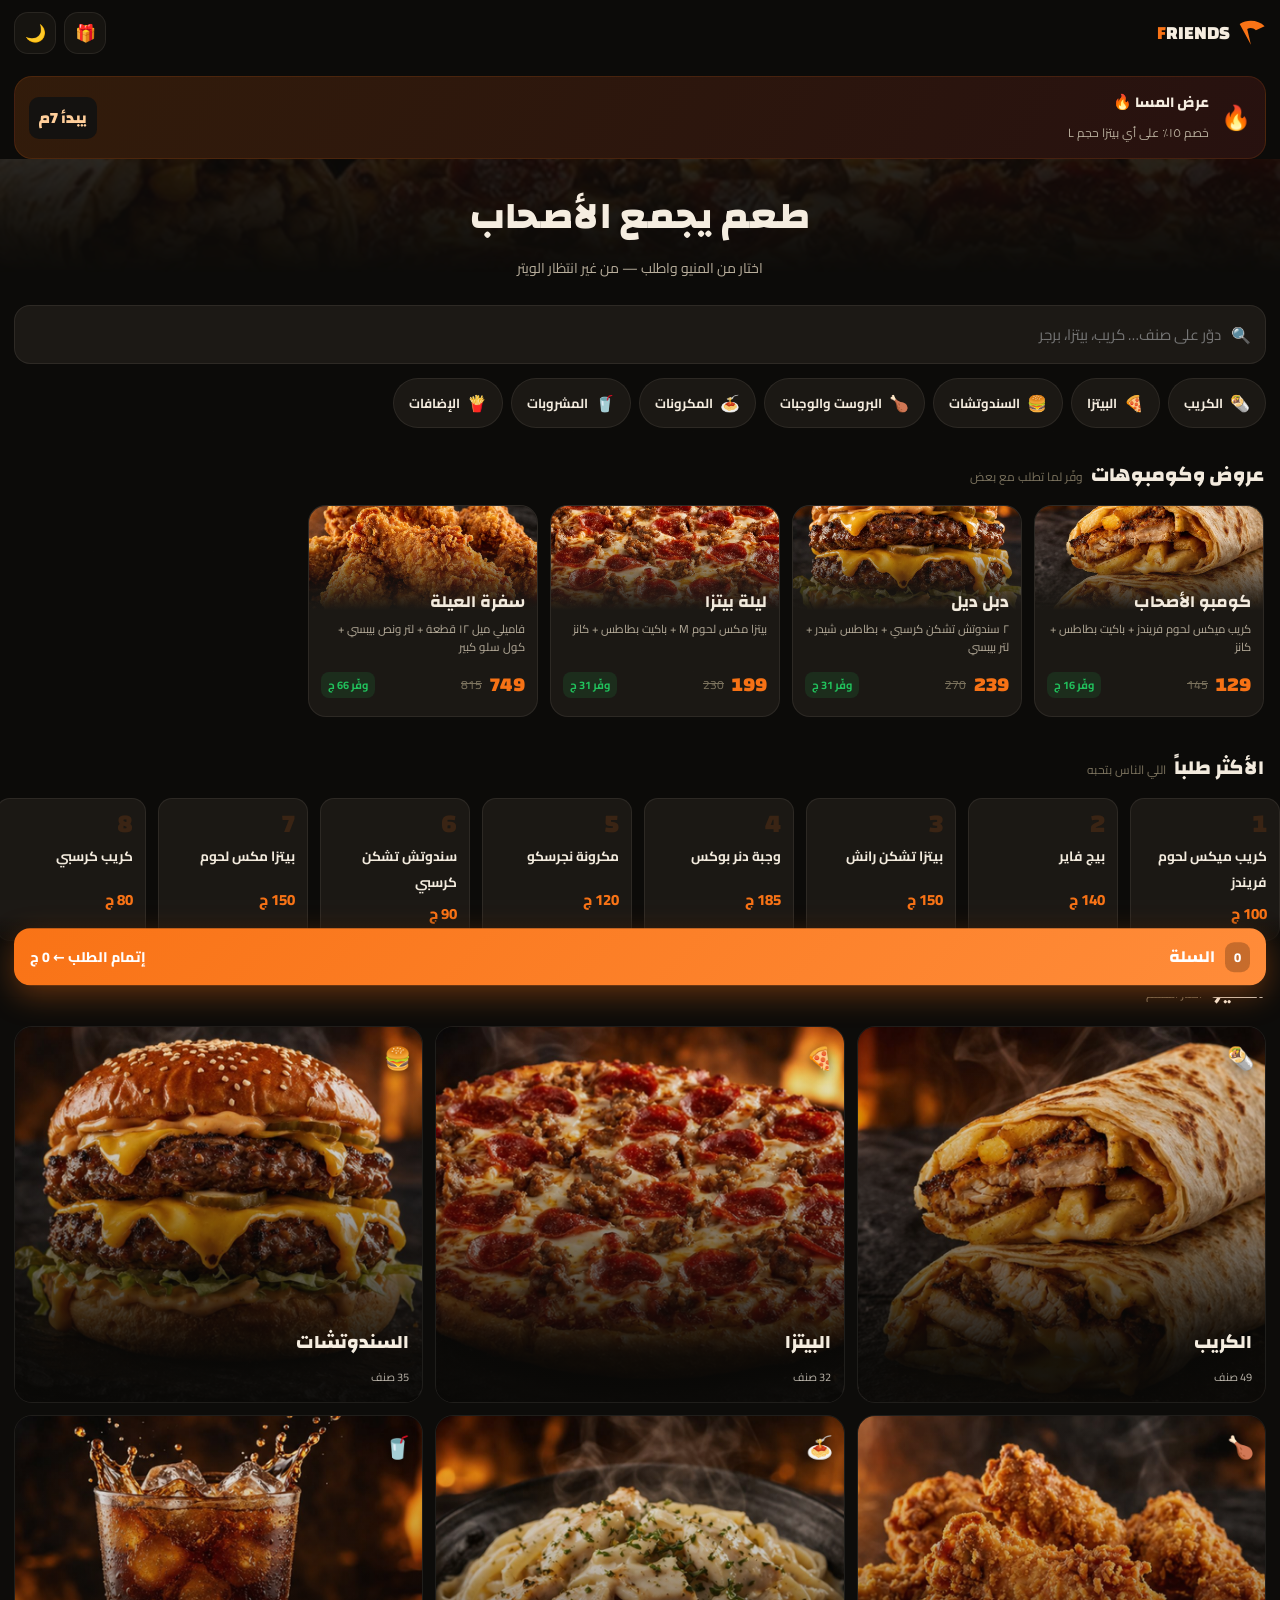
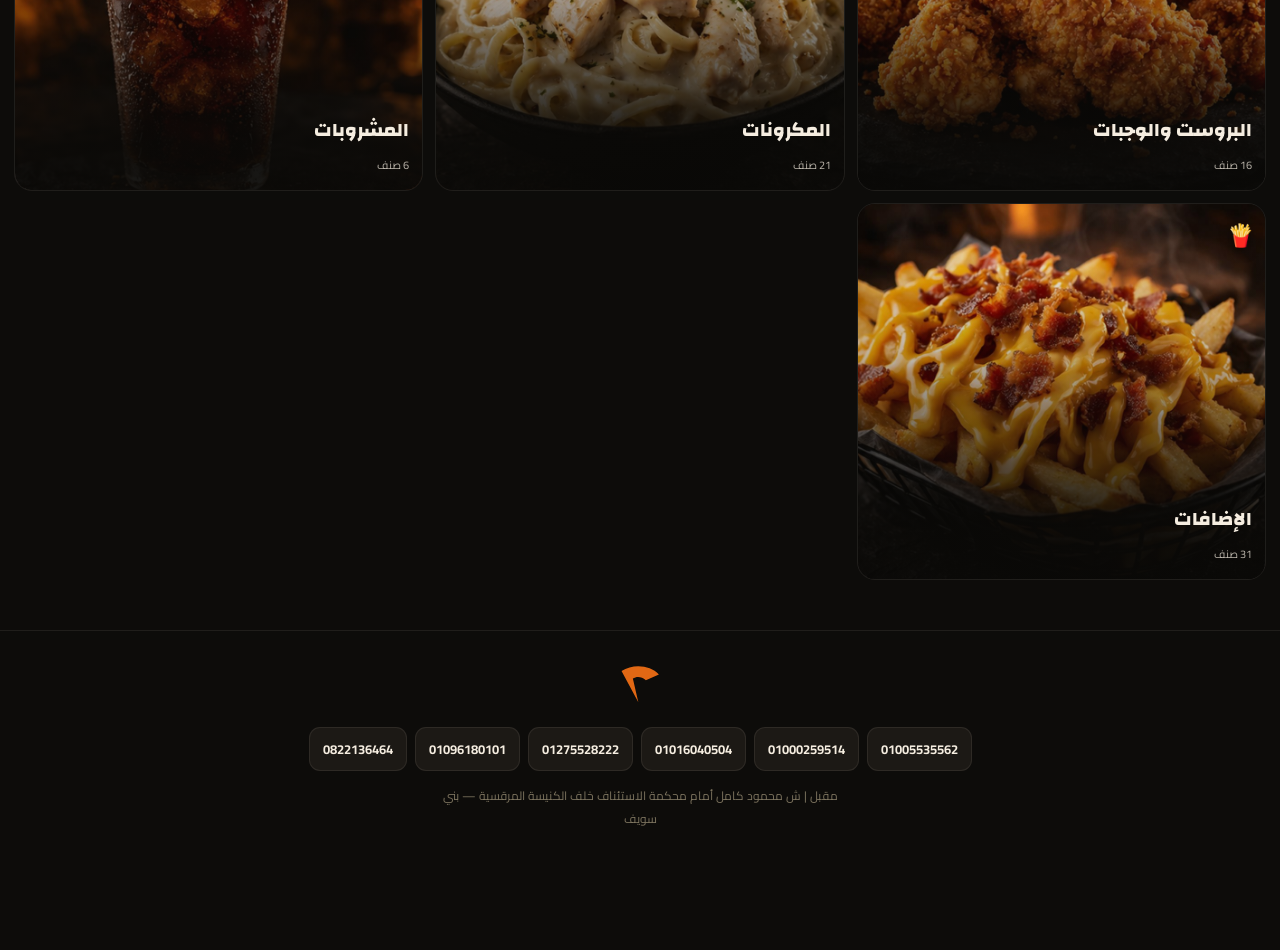
==== commit 4ba63fe9: "تنظيم واجهة المنيو: بانر لكل قسم + بلوكات فئات واضحة + سكرول-سباي - بانر بصورة القسم وعدد الأصناف وا" ====
--- a/index.html
+++ b/index.html
@@ -57,6 +57,8 @@
     <div class="ic">🔍</div>
   </div>
 
+  <div id="quicknav"></div>
+
   <div id="searchRes"></div>
 
   <div id="homeBody">
@@ -79,11 +81,7 @@
 
 <!-- ============ SECTION VIEW ============ -->
 <div id="secview">
-  <div class="head">
-    <button class="btn btn-ghost" style="padding:7px 14px;font-size:13px;margin-bottom:10px" onclick="App.home()">→ رجوع</button>
-    <h2 id="svTitle"></h2>
-    <p id="svDesc"></p>
-  </div>
+  <div id="svBanner"></div>
   <div id="tabs"></div>
   <div id="svBody"></div>
   <div style="height:120px"></div>
--- a/assets/app.css
+++ b/assets/app.css
@@ -103,26 +103,54 @@
 .sec .tx span{font-size:11px;opacity:.75}
 .sec .em{position:absolute;top:10px;right:11px;font-size:22px;filter:drop-shadow(0 2px 6px rgba(0,0,0,.5))}
 
+/* quick nav (home) */
+#quicknav{display:flex;gap:8px;overflow-x:auto;padding:14px 14px 2px;scrollbar-width:none}
+#quicknav::-webkit-scrollbar{display:none}
+.qchip{flex:none;display:flex;align-items:center;gap:7px;background:var(--card);border:1px solid var(--line2);
+  border-radius:99px;padding:9px 15px;font-weight:700;font-size:13px;cursor:pointer;transition:all .2s}
+.qchip:hover{border-color:var(--orange)}
+.qchip:active{transform:scale(.95)}
+.qchip .e{font-size:16px}
+
 /* section view */
-#secview{display:none;padding-top:66px;min-height:100vh}
+#secview{display:none;padding-top:70px;min-height:100vh}
 #secview.on{display:block}
-#secview .head{padding:6px 16px 0}
-#secview .head h2{font-size:26px;font-weight:800}
-#secview .head p{font-size:13px;color:var(--txt2)}
-#tabs{position:sticky;top:62px;z-index:20;display:flex;gap:8px;overflow-x:auto;padding:12px 16px;
-  background:color-mix(in srgb,var(--bg) 88%,transparent);backdrop-filter:blur(12px);scrollbar-width:none}
+#svBanner{position:relative;height:158px;border-radius:var(--r);overflow:hidden;margin:0 14px;
+  border:1px solid var(--line2)}
+#svBanner img{position:absolute;inset:0;width:100%;height:100%;object-fit:cover}
+#svBanner .ov{position:absolute;inset:0;background:linear-gradient(to top,rgba(10,9,7,.94) 8%,rgba(10,9,7,.35) 55%,rgba(10,9,7,.15))}
+#svBanner .tx{position:absolute;inset:auto 0 0;padding:14px 16px;color:#F5EDE0}
+#svBanner .tx h2{font-size:25px;font-weight:800;line-height:1.3}
+#svBanner .tx p{font-size:12px;opacity:.8;margin-top:2px}
+#svBanner .cnt{position:absolute;top:12px;left:12px;background:rgba(10,9,7,.55);backdrop-filter:blur(6px);
+  color:#F5EDE0;border-radius:99px;padding:5px 12px;font-size:11.5px;font-weight:700}
+#svBanner .em{position:absolute;top:10px;right:12px;font-size:26px;filter:drop-shadow(0 2px 6px rgba(0,0,0,.5))}
+#svBanner .back{position:absolute;top:12px;right:12px;background:rgba(10,9,7,.55);backdrop-filter:blur(6px);
+  color:#F5EDE0;border:none;border-radius:99px;padding:7px 15px;font-size:12.5px;font-weight:700;
+  cursor:pointer;font-family:'Cairo',sans-serif}
+#tabs{position:sticky;top:60px;z-index:20;display:flex;gap:8px;overflow-x:auto;padding:12px 16px;
+  background:color-mix(in srgb,var(--bg) 90%,transparent);backdrop-filter:blur(14px);scrollbar-width:none}
 #tabs::-webkit-scrollbar{display:none}
 #tabs button{flex:none;border:1px solid var(--line2);background:var(--card);border-radius:99px;
-  padding:8px 14px;font-size:13px;font-weight:700;cursor:pointer;color:var(--txt2);transition:all .2s}
-#tabs button.on{background:var(--orange);border-color:var(--orange);color:#fff}
-
-.cat{padding:18px 14px 0}
-.cat h3{font-size:18px;font-weight:800;padding:0 4px 10px;display:flex;align-items:center;gap:8px}
-.item{display:flex;align-items:center;gap:10px;background:var(--card);border:1px solid var(--line2);
-  border-radius:var(--r2);padding:12px 13px;margin-bottom:8px;cursor:pointer;
-  transition:transform .15s,border-color .2s,opacity .2s}
-.item:active{transform:scale(.985)}
-.item:hover{border-color:var(--orange)}
+  padding:8px 15px;font-size:13px;font-weight:700;cursor:pointer;color:var(--txt2);transition:all .2s}
+#tabs button.on{background:var(--orange);border-color:var(--orange);color:#fff;box-shadow:0 6px 16px rgba(249,115,22,.3)}
+
+/* بلوك الفئة: كل فئة في كارت واضح له هيدر */
+.catblock{background:var(--card);border:1px solid var(--line2);border-radius:var(--r);
+  margin:0 14px 14px;overflow:hidden}
+.catblock .ch{display:flex;align-items:center;gap:10px;padding:14px 15px;
+  background:linear-gradient(to left,var(--orange-soft),transparent 65%);border-bottom:1px solid var(--line)}
+.catblock .ch .bar{width:4px;height:20px;border-radius:4px;flex:none;
+  background:linear-gradient(180deg,var(--orange),var(--orange2))}
+.catblock .ch b{font-family:'Changa';font-size:17px;font-weight:800}
+.catblock .ch .cnt{margin-right:auto;font-size:11px;font-weight:700;color:var(--txt3);
+  background:var(--card2);border:1px solid var(--line2);border-radius:99px;padding:3px 10px}
+.cat{padding:0}
+.item{display:flex;align-items:center;gap:10px;padding:13px 15px;cursor:pointer;
+  border-bottom:1px solid var(--line2);transition:background .18s,opacity .2s}
+.item:last-child{border-bottom:none}
+.item:hover{background:var(--card2)}
+.item:active{background:var(--orange-soft)}
 .item.out{opacity:.45}
 .item .nm{flex:1;min-width:0}
 .item .nm b{font-size:14.5px;font-weight:700;display:block;line-height:1.5}
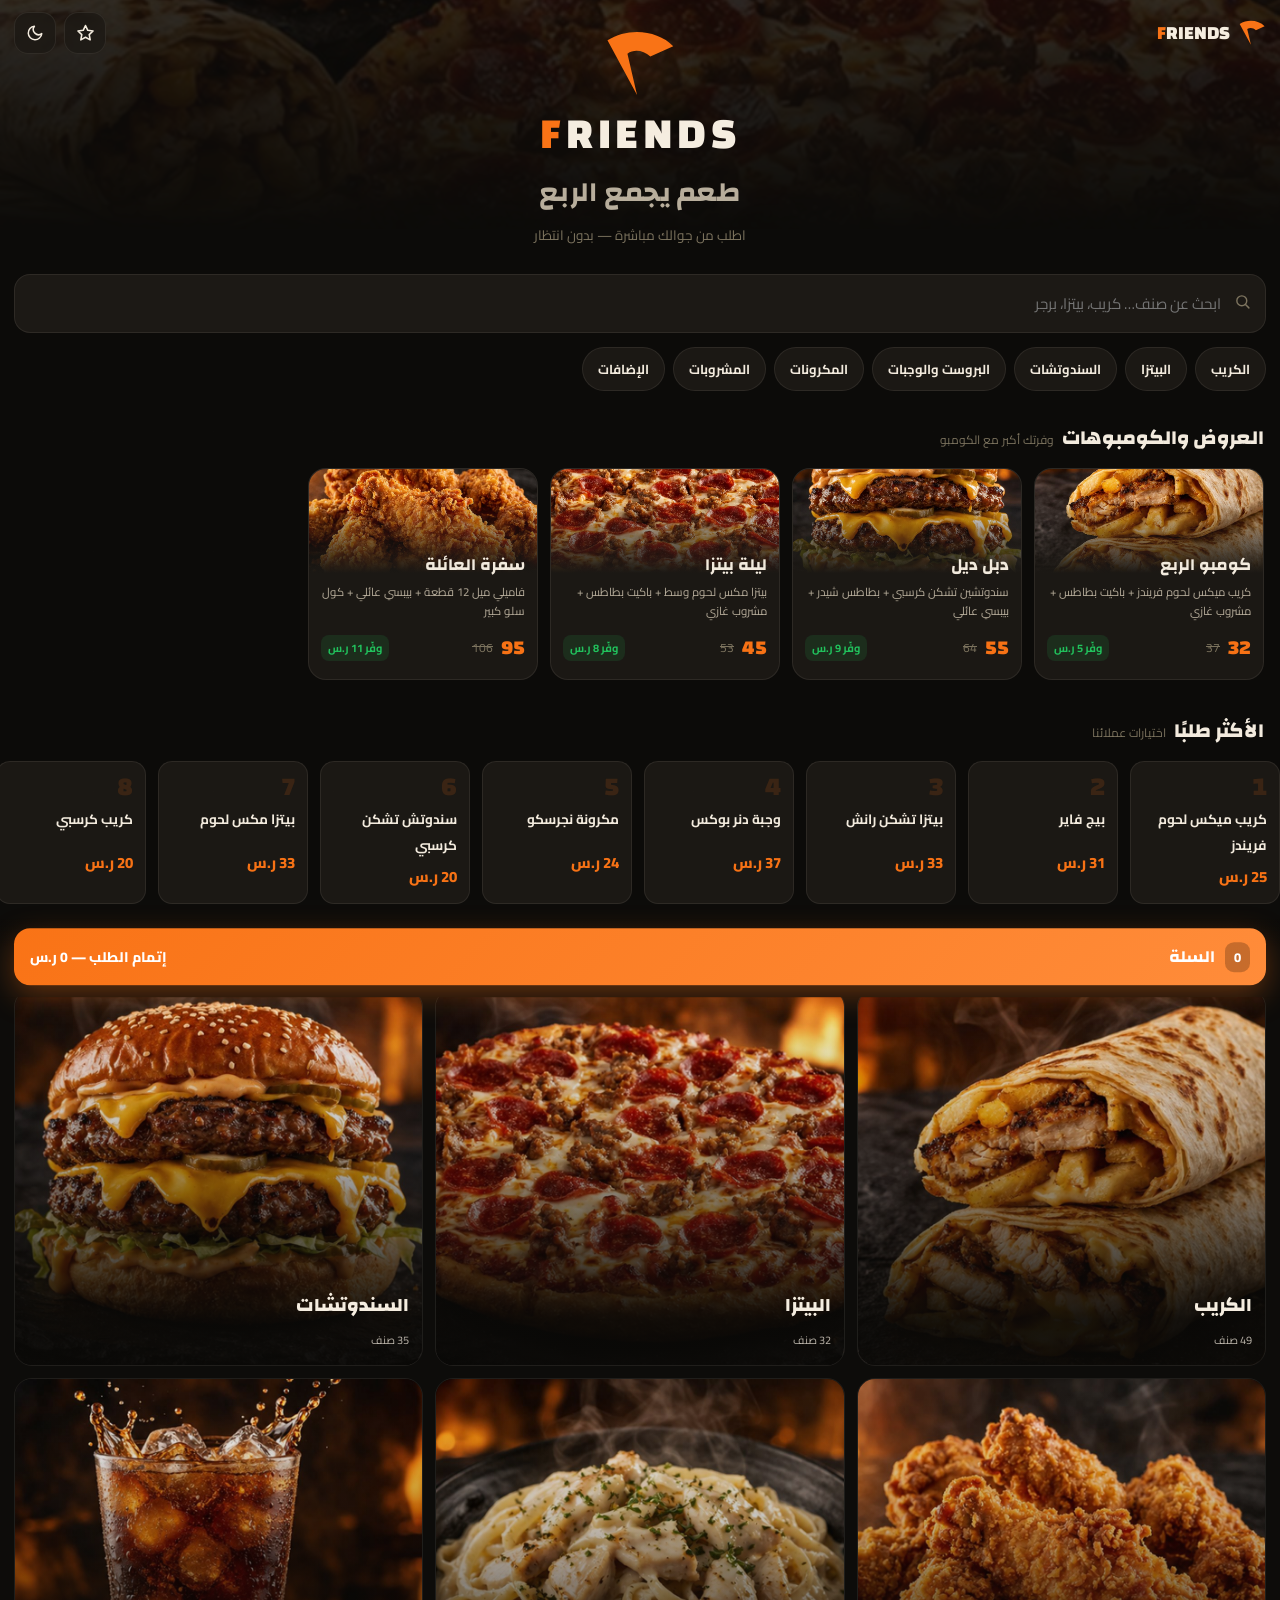
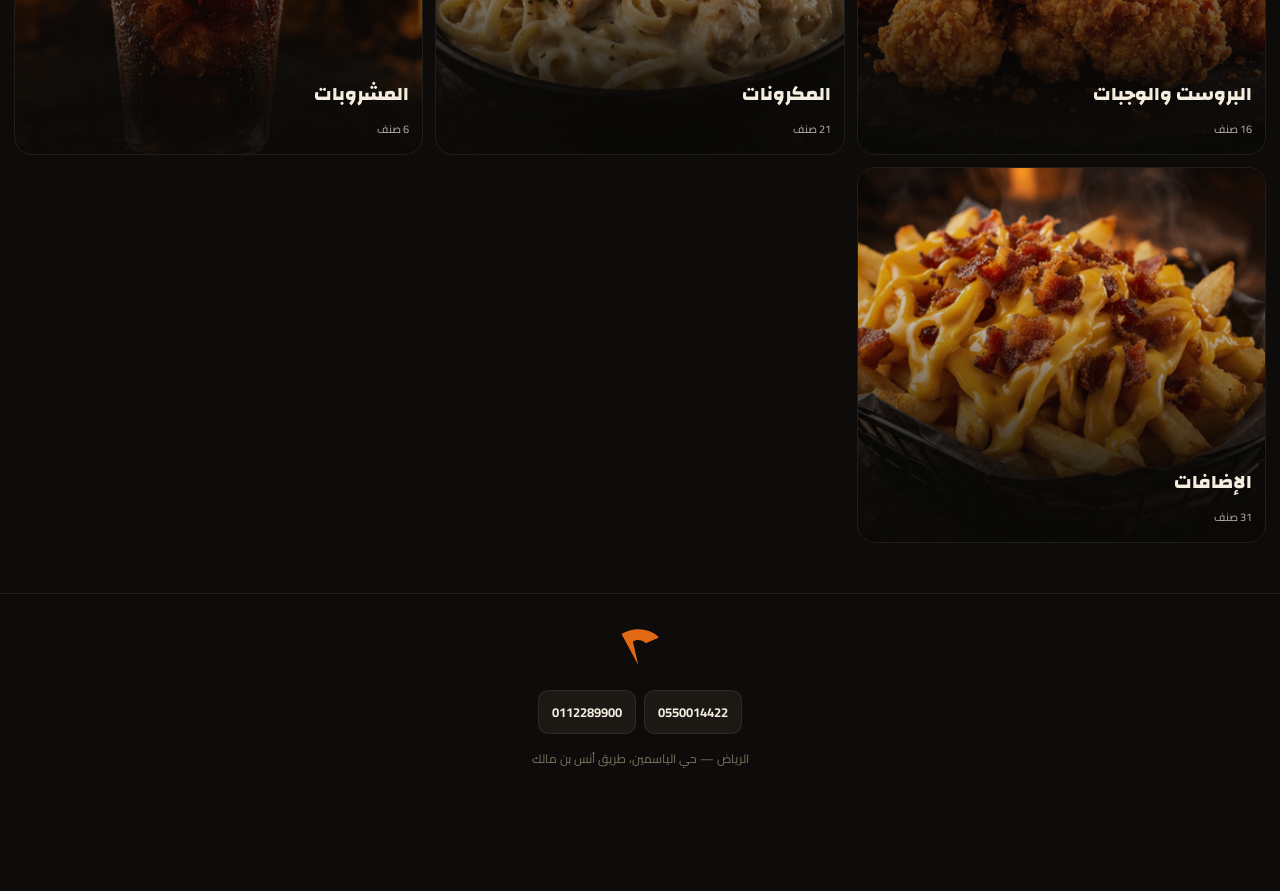
==== commit afde6262: "تحويل النظام لمطعم سعودي بالريال - الأسعار بالريال بمعاملات واقعية لكل قسم + مشروبات سعودية - اللهجة" ====
--- a/index.html
+++ b/index.html
@@ -3,18 +3,18 @@
 <head>
 <meta charset="UTF-8">
 <meta name="viewport" content="width=device-width, initial-scale=1.0, viewport-fit=cover">
-<title>مطعم فرندس | اطلب من المنيو</title>
-<meta name="description" content="منيو مطعم فرندس بني سويف — كريب، بيتزا، سندوتشات، بروست، مكرونات. اختار واطلب في ثانية.">
+<title>مطعم فرندس | المنيو</title>
+<meta name="description" content="منيو مطعم فرندس — كريب وبيتزا وبروست وسندوتشات. اطلب من جوالك مباشرة.">
 <meta name="theme-color" content="#0D0C0A">
 <link rel="icon" href="data:image/svg+xml,%3Csvg xmlns='http://www.w3.org/2000/svg' viewBox='0 0 100 92'%3E%3Cpath d='M6 14 C34 -4 74 0 95 22 L64 36 C54 27 42 26 33 32 L46 88 Z' fill='%23F97316'/%3E%3C/svg%3E">
-<meta property="og:title" content="مطعم فرندس — المنيو">
-<meta property="og:description" content="كريب × بيتزا × بروست × سندوتشات — اختار واطلب">
+<meta property="og:title" content="مطعم فرندس | المنيو">
+<meta property="og:description" content="اطلب من جوالك مباشرة — كريب وبيتزا وبروست وسندوتشات">
 <meta property="og:type" content="website">
 <link rel="preconnect" href="https://fonts.googleapis.com">
 <link rel="preconnect" href="https://fonts.gstatic.com" crossorigin>
 <link href="https://fonts.googleapis.com/css2?family=Changa:wght@400;600;700;800&family=Cairo:wght@400;600;700;900&display=swap" rel="stylesheet">
-<link rel="stylesheet" href="assets/core.css">
-<link rel="stylesheet" href="assets/app.css">
+<link rel="stylesheet" href="assets/core.css?v=3">
+<link rel="stylesheet" href="assets/app.css?v=3">
 </head>
 <body>
 
@@ -32,29 +32,25 @@
     <b><i>F</i>RIENDS</b>
   </div>
   <div class="spacer"></div>
-  <button class="iconbtn" id="loyBtn" onclick="App.openLoyalty()" title="كارت الولاء">🎁</button>
-  <button class="iconbtn" onclick="App.toggleTheme()" title="الوضع">🌙</button>
+  <button class="iconbtn" id="loyBtn" onclick="App.openLoyalty()" title="بطاقة الولاء" aria-label="بطاقة الولاء"><svg width="19" height="19" viewBox="0 0 24 24" fill="none" stroke="currentColor" stroke-width="2" stroke-linecap="round" stroke-linejoin="round"><path d="M12 2l2.9 6 6.6.9-4.8 4.6 1.2 6.5-5.9-3.2-5.9 3.2 1.2-6.5L2.5 8.9 9.1 8z"/></svg></button>
+  <button class="iconbtn" onclick="App.toggleTheme()" title="الوضع الليلي" aria-label="الوضع الليلي"><svg width="18" height="18" viewBox="0 0 24 24" fill="none" stroke="currentColor" stroke-width="2" stroke-linecap="round" stroke-linejoin="round"><path d="M21 12.8A9 9 0 1 1 11.2 3 7 7 0 0 0 21 12.8z"/></svg></button>
 </div>
 
 <!-- ============ HOME ============ -->
 <div id="home">
-  <div id="offerbar" class="hidden">
-    <div class="em">🔥</div>
-    <div class="tt"><b id="offT"></b><span id="offB"></span></div>
-    <div class="cd" id="offCd">--:--</div>
-  </div>
-
   <div id="hero">
     <div class="hero-bg"><img src="assets/hero.jpg" alt=""></div>
     <div class="in">
-      <h1>طعم يجمع الأصحاب</h1>
-      <p>اختار من المنيو واطلب — من غير انتظار الويتر</p>
+      <svg class="hero-logo" viewBox="0 0 100 92"><path d="M6 14 C34 -4 74 0 95 22 L64 36 C54 27 42 26 33 32 L46 88 Z" fill="#F97316"/></svg>
+      <div class="hero-word">FRIENDS</div>
+      <h1>طعم يجمع الربع</h1>
+      <p>اطلب من جوالك مباشرة — بدون انتظار</p>
     </div>
   </div>
 
   <div id="search">
-    <input id="q" type="search" placeholder="دوّر على صنف… كريب، بيتزا، برجر" autocomplete="off">
-    <div class="ic">🔍</div>
+    <input id="q" type="search" placeholder="ابحث عن صنف… كريب، بيتزا، برجر" autocomplete="off">
+    <div class="ic"><svg width="17" height="17" viewBox="0 0 24 24" fill="none" stroke="currentColor" stroke-width="2" stroke-linecap="round"><circle cx="11" cy="11" r="7"/><path d="M21 21l-4.3-4.3"/></svg></div>
   </div>
 
   <div id="quicknav"></div>
@@ -62,13 +58,13 @@
   <div id="searchRes"></div>
 
   <div id="homeBody">
-    <div class="rail-h"><h2>عروض وكومبوهات</h2><span>وفّر لما تطلب مع بعض</span></div>
+    <div class="rail-h"><h2>العروض والكومبوهات</h2><span>وفرتك أكبر مع الكومبو</span></div>
     <div class="rail" id="combos"></div>
 
-    <div class="rail-h"><h2>الأكثر طلباً</h2><span>اللي الناس بتحبه</span></div>
+    <div class="rail-h"><h2>الأكثر طلبًا</h2><span>اختيارات عملائنا</span></div>
     <div class="rail" id="pops"></div>
 
-    <div class="rail-h"><h2>المنيو</h2><span>اختار القسم</span></div>
+    <div class="rail-h"><h2>المنيو</h2><span>اختر القسم</span></div>
     <div id="sections"></div>
 
     <div id="foot">
@@ -92,7 +88,7 @@
   <div class="bar" onclick="App.openCart()">
     <span class="n" id="cartN">0</span>
     <b>السلة</b>
-    <span class="go">إتمام الطلب ← <span id="cartT" class="mono">0</span> ج</span>
+    <span class="go">إتمام الطلب — <span id="cartT" class="mono">0</span> ر.س</span>
   </div>
 </div>
 
@@ -105,44 +101,43 @@
   <div class="hd"><h3 id="itName"></h3><p id="itDesc"></p><div id="itTags" style="display:flex;gap:5px;margin-top:8px"></div></div>
   <div class="body">
     <div class="blk hidden" id="szBlk"><div class="lb">الحجم</div><div class="sizes" id="szList"></div></div>
-    <div class="blk hidden" id="adBlk"><div class="lb">➕ إضافات على طلبك</div><div id="adList"></div></div>
-    <div class="blk hidden" id="sgBlk"><div class="lb">🍟 يتحلى مع…</div><div class="sug" id="sgList"></div></div>
+    <div class="blk hidden" id="adBlk"><div class="lb">إضافات على طلبك</div><div id="adList"></div></div>
+    <div class="blk hidden" id="sgBlk"><div class="lb">يمشي معه</div><div class="sug" id="sgList"></div></div>
     <div class="blk"><div class="lb">الكمية</div>
       <div class="qty"><button onclick="App.qty(-1)">−</button><b id="qtyV">1</b><button onclick="App.qty(1)">+</button></div>
     </div>
   </div>
   <div class="foot">
-    <div class="tot"><span id="itTot" class="mono">0</span> ج</div>
-    <button class="btn btn-p" onclick="App.addToCart()">أضف للسلة</button>
+    <div class="tot"><span id="itTot" class="mono">0</span> ر.س</div>
+    <button class="btn btn-p" onclick="App.addToCart()">إضافة للسلة</button>
   </div>
 </div>
 
 <!-- cart -->
 <div class="sheet" id="csheet">
   <div class="grab"></div>
-  <div class="hd" style="padding:6px 18px 0"><h3>طلبك</h3></div>
+  <div class="hd" style="padding:6px 18px 0"><h3>سلتك</h3></div>
   <div class="body" style="padding:10px 18px 0">
     <div id="cLines"></div>
     <div id="cUpsell" class="blk hidden" style="margin-top:16px">
-      <div class="lb">🔥 ناس طلبت دي كمان</div><div class="sug" id="cUpList"></div>
+      <div class="lb">عملاء طلبوا معها</div><div class="sug" id="cUpList"></div>
     </div>
     <div style="margin-top:14px">
-      <div class="totrow"><span>الإجمالي الفرعي</span><span><span id="cSub" class="mono">0</span> ج</span></div>
-      <div class="totrow hidden" id="cOffRow"><span id="cOffLb">خصم العرض</span><span style="color:var(--green)">− <span id="cOff" class="mono">0</span> ج</span></div>
-      <div class="totrow hidden" id="cDelRow"><span>توصيل</span><span><span id="cDel" class="mono">0</span> ج</span></div>
-      <div class="totrow big"><span>الإجمالي</span><span><span id="cTot" class="mono">0</span> ج</span></div>
+      <div class="totrow"><span>الإجمالي الفرعي</span><span><span id="cSub" class="mono">0</span> ر.س</span></div>
+      <div class="totrow hidden" id="cDelRow"><span>رسوم التوصيل</span><span><span id="cDel" class="mono">0</span> ر.س</span></div>
+      <div class="totrow big"><span>الإجمالي</span><span><span id="cTot" class="mono">0</span> ر.س</span></div>
     </div>
     <div class="blk" style="margin-top:18px">
-      <div class="lb">الطلب لـ</div>
+      <div class="lb">نوع الطلب</div>
       <div class="modes" id="modes"></div>
     </div>
-    <div id="tableBlk" class="field"><label>رقم الترابيزة</label><select id="tableNo"></select></div>
-    <div id="addrBlk" class="field hidden"><label>العنوان</label><input id="cAddr" placeholder="المنطقة والشارع ورقم العمارة"></div>
+    <div id="tableBlk" class="field"><label>رقم الطاولة</label><select id="tableNo"></select></div>
+    <div id="addrBlk" class="field hidden"><label>العنوان</label><input id="cAddr" placeholder="الحي والشارع ورقم المبنى"></div>
     <div class="field"><label>الاسم <span id="nameHint" style="color:var(--txt3);font-weight:400">(اختياري)</span></label><input id="cName" placeholder="اسمك"></div>
-    <div class="field"><label>رقم الموبايل <span id="phoneHint" style="color:var(--txt3);font-weight:400">(اختياري — عشان نبعتلك عروضنا)</span></label><input id="cPhone" type="tel" inputmode="numeric" placeholder="01xxxxxxxxx"></div>
+    <div class="field"><label>رقم الجوال <span id="phoneHint" style="color:var(--txt3);font-weight:400">(اختياري — نرسل لك عروضنا)</span></label><input id="cPhone" type="tel" inputmode="numeric" placeholder="05xxxxxxxx"></div>
   </div>
   <div class="foot" style="position:sticky;bottom:0;background:linear-gradient(to top,var(--bg2) 70%,transparent);padding:14px 18px 6px;display:flex;gap:10px">
-    <button class="btn btn-g" style="flex:1" onclick="App.sendOrder()">تأكيد الأوردر ✓</button>
+    <button class="btn btn-g" style="flex:1" onclick="App.sendOrder()">تأكيد الطلب</button>
   </div>
 </div>
 
@@ -151,30 +146,30 @@
   <div class="grab"></div>
   <div class="wrap">
     <div class="tick">✓</div>
-    <h3>الأوردر وصل 🎉</h3>
-    <div class="oid">رقم الأوردر: <b id="dOid" class="mono"></b></div>
-    <div style="font-size:13px;color:var(--txt2);margin-top:6px">الكاشير استلم طلبك وهيبدأ التحضير على طول</div>
+    <h3>تم استلام طلبك</h3>
+    <div class="oid">رقم الطلب: <b id="dOid" class="mono"></b></div>
+    <div style="font-size:13px;color:var(--txt2);margin-top:6px">وصل طلبك للكاشير وبيبدأ تجهيزه الحين</div>
 
     <div id="rateBlk">
-      <div style="margin-top:22px;font-weight:700;font-size:15px">قيّم تجربتك معانا</div>
+      <div style="margin-top:22px;font-weight:700;font-size:15px">قيّم تجربتك</div>
       <div class="stars" id="stars"></div>
-      <div style="font-size:12px;color:var(--txt3)" id="rateHint">دوسة واحدة وتفرق معانا</div>
+      <div style="font-size:12px;color:var(--txt3)" id="rateHint">تقييمك يفرق معنا</div>
     </div>
 
     <div id="lowBlk" class="hidden" style="margin-top:14px;text-align:right">
-      <div class="field"><label>إيه اللي مضايقك؟ هيوصل لصاحب المطعم شخصيًا</label>
-        <input id="rNote" placeholder="اكتب بصراحة…"></div>
-      <button class="btn btn-p" style="width:100%" onclick="App.sendComplaint()">ابعت الملاحظة</button>
+      <div class="field"><label>وش اللي ما عجبك؟ يوصل لصاحب المطعم شخصيًا</label>
+        <input id="rNote" placeholder="اكتب ملاحظتك"></div>
+      <button class="btn btn-p" style="width:100%" onclick="App.sendComplaint()">إرسال الملاحظة</button>
     </div>
 
     <div id="stampBlk" style="margin-top:16px">
-      <div style="font-size:12.5px;color:var(--txt2)">كارت الولاء</div>
+      <div style="font-size:12.5px;color:var(--txt2)">بطاقة الولاء</div>
       <div class="stamps" id="stampsRow"></div>
       <div style="font-size:12px;color:var(--txt3);margin-top:6px" id="stampMsg"></div>
     </div>
   </div>
   <div class="foot" style="padding:14px 18px 6px">
-    <button class="btn btn-s" style="flex:1;width:100%" onclick="App.closeAll()">تمام</button>
+    <button class="btn btn-s" style="flex:1;width:100%" onclick="App.closeAll()">تم</button>
   </div>
 </div>
 
@@ -182,22 +177,22 @@
 <div class="sheet" id="loy">
   <div class="grab"></div>
   <div class="wrap">
-    <div style="font-size:40px">🎁</div>
-    <h3 style="font-size:22px;font-weight:800;margin-top:6px">كارت الولاء</h3>
+    <svg width="44" height="41" viewBox="0 0 100 92" style="margin:0 auto;display:block"><path d="M6 14 C34 -4 74 0 95 22 L64 36 C54 27 42 26 33 32 L46 88 Z" fill="#F97316"/></svg>
+    <h3 style="font-size:22px;font-weight:800;margin-top:10px">بطاقة الولاء</h3>
     <div class="big" id="loyN">0/5</div>
     <div class="stamps" id="loyStamps" style="margin:8px 0 12px"></div>
     <div style="font-size:13.5px;color:var(--txt2);line-height:1.9" id="loyMsg"></div>
   </div>
   <div class="foot" style="padding:14px 18px 6px">
-    <button class="btn btn-s" style="width:100%" onclick="App.closeAll()">تمام</button>
+    <button class="btn btn-s" style="width:100%" onclick="App.closeAll()">تم</button>
   </div>
 </div>
 
 <div class="toast" id="toast"></div>
 
-<script src="data/menu.js"></script>
-<script src="data/sales.js"></script>
-<script src="assets/sys.js"></script>
-<script src="assets/app.js"></script>
+<script src="data/menu.js?v=3"></script>
+<script src="data/sales.js?v=3"></script>
+<script src="assets/sys.js?v=3"></script>
+<script src="assets/app.js?v=3"></script>
 </body>
 </html>
--- a/assets/app.css
+++ b/assets/app.css
@@ -30,27 +30,21 @@
   box-shadow:0 0 0 2px var(--bg);animation:pop .3s}
 @keyframes pop{0%{transform:scale(.3)}100%{transform:none}}
 
-/* offer bar */
-#offerbar{margin:76px 14px 0;border-radius:var(--r);padding:12px 14px;position:relative;overflow:hidden;
-  background:linear-gradient(120deg,rgba(249,115,22,.16),rgba(239,68,68,.12));border:1px solid var(--line);
-  display:flex;align-items:center;gap:12px;z-index:3}
-#offerbar .em{font-size:24px}
-#offerbar .tt{flex:1;min-width:0}
-#offerbar .tt b{display:block;font-family:'Changa';font-size:15px}
-#offerbar .tt span{font-size:12px;color:var(--txt2)}
-#offerbar .cd{font-family:'Changa';font-weight:800;font-size:16px;background:var(--ink);color:#FFCE9A;
-  border-radius:10px;padding:6px 10px;direction:ltr}
-html[data-theme="light"] #offerbar .cd{background:#2A2118}
-
 /* hero */
-#hero{position:relative;padding:22px 18px 8px;text-align:center;overflow:hidden}
+#hero{position:relative;padding:30px 18px 10px;text-align:center;overflow:hidden}
+.hero-logo{width:74px;height:68px;filter:drop-shadow(0 10px 30px rgba(249,115,22,.45));
+  animation:heroFloat 4s ease-in-out infinite}
+@keyframes heroFloat{0%,100%{transform:translateY(0)}50%{transform:translateY(-7px)}}
+.hero-word{font-family:'Changa';font-weight:800;font-size:clamp(30px,9vw,44px);letter-spacing:.1em;
+  direction:ltr;line-height:1.1;margin-top:4px}
+.hero-word::first-letter{color:var(--orange)}
 #hero .hero-bg{position:absolute;inset:-40px 0 0;pointer-events:none}
 #hero .hero-bg img{width:100%;height:100%;object-fit:cover;opacity:.2;
   -webkit-mask-image:linear-gradient(to bottom,rgba(0,0,0,.9),transparent 92%);
   mask-image:linear-gradient(to bottom,rgba(0,0,0,.9),transparent 92%)}
 #hero .in{position:relative;z-index:2}
-#hero h1{font-size:clamp(26px,7vw,38px);font-weight:800;letter-spacing:.01em}
-#hero p{color:var(--txt2);font-size:14px;margin-top:4px}
+#hero h1{font-size:clamp(20px,5.5vw,28px);font-weight:700;letter-spacing:.01em;margin-top:8px;color:var(--txt2)}
+#hero p{color:var(--txt3);font-size:13.5px;margin-top:4px}
 #search{margin:16px 14px 0;position:relative;z-index:3}
 #search input{width:100%;background:var(--card);border:1px solid var(--line2);border-radius:16px;
   padding:14px 44px 14px 16px;font-size:15px;outline:none;transition:border-color .2s}
@@ -101,7 +95,6 @@
 .sec .tx{position:absolute;inset:auto 0 0;padding:12px 13px;color:#F5EDE0}
 .sec .tx b{font-family:'Changa';font-size:19px;font-weight:800;display:block}
 .sec .tx span{font-size:11px;opacity:.75}
-.sec .em{position:absolute;top:10px;right:11px;font-size:22px;filter:drop-shadow(0 2px 6px rgba(0,0,0,.5))}
 
 /* quick nav (home) */
 #quicknav{display:flex;gap:8px;overflow-x:auto;padding:14px 14px 2px;scrollbar-width:none}
@@ -110,7 +103,6 @@
   border-radius:99px;padding:9px 15px;font-weight:700;font-size:13px;cursor:pointer;transition:all .2s}
 .qchip:hover{border-color:var(--orange)}
 .qchip:active{transform:scale(.95)}
-.qchip .e{font-size:16px}
 
 /* section view */
 #secview{display:none;padding-top:70px;min-height:100vh}
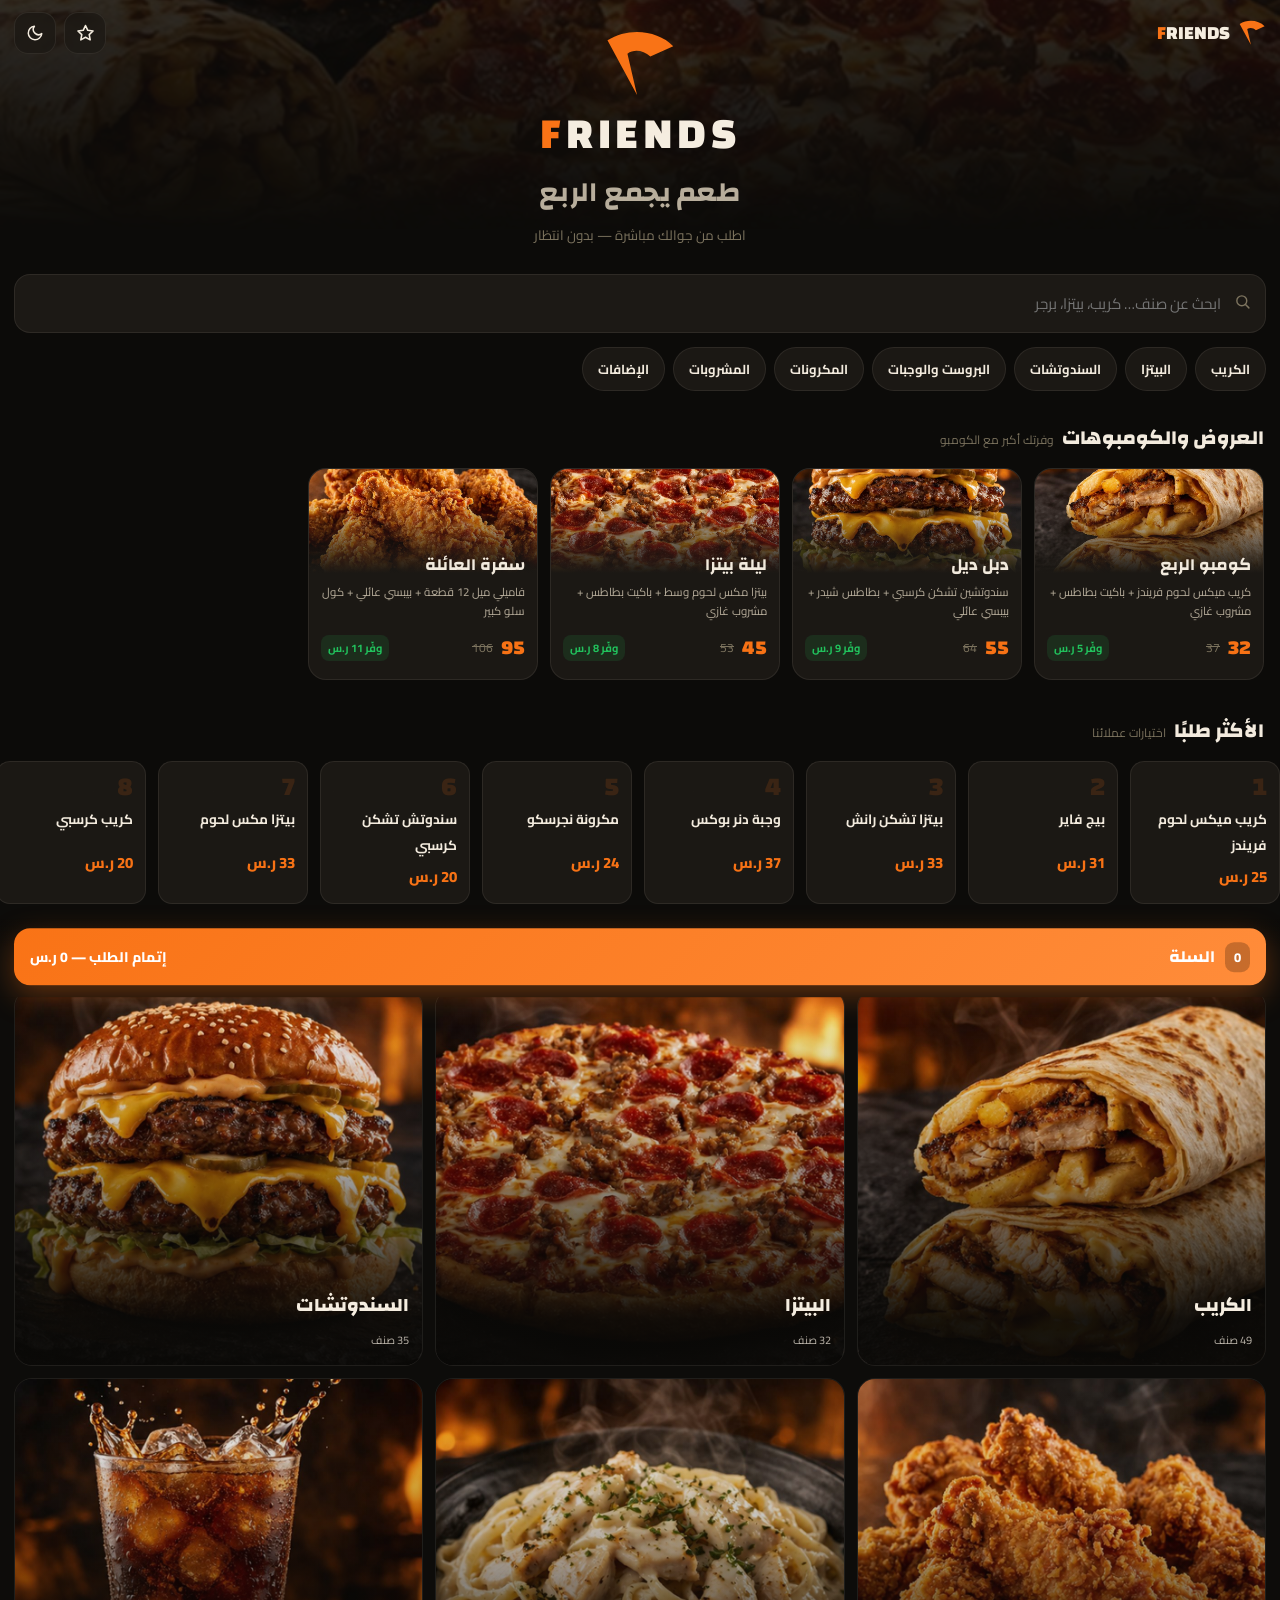
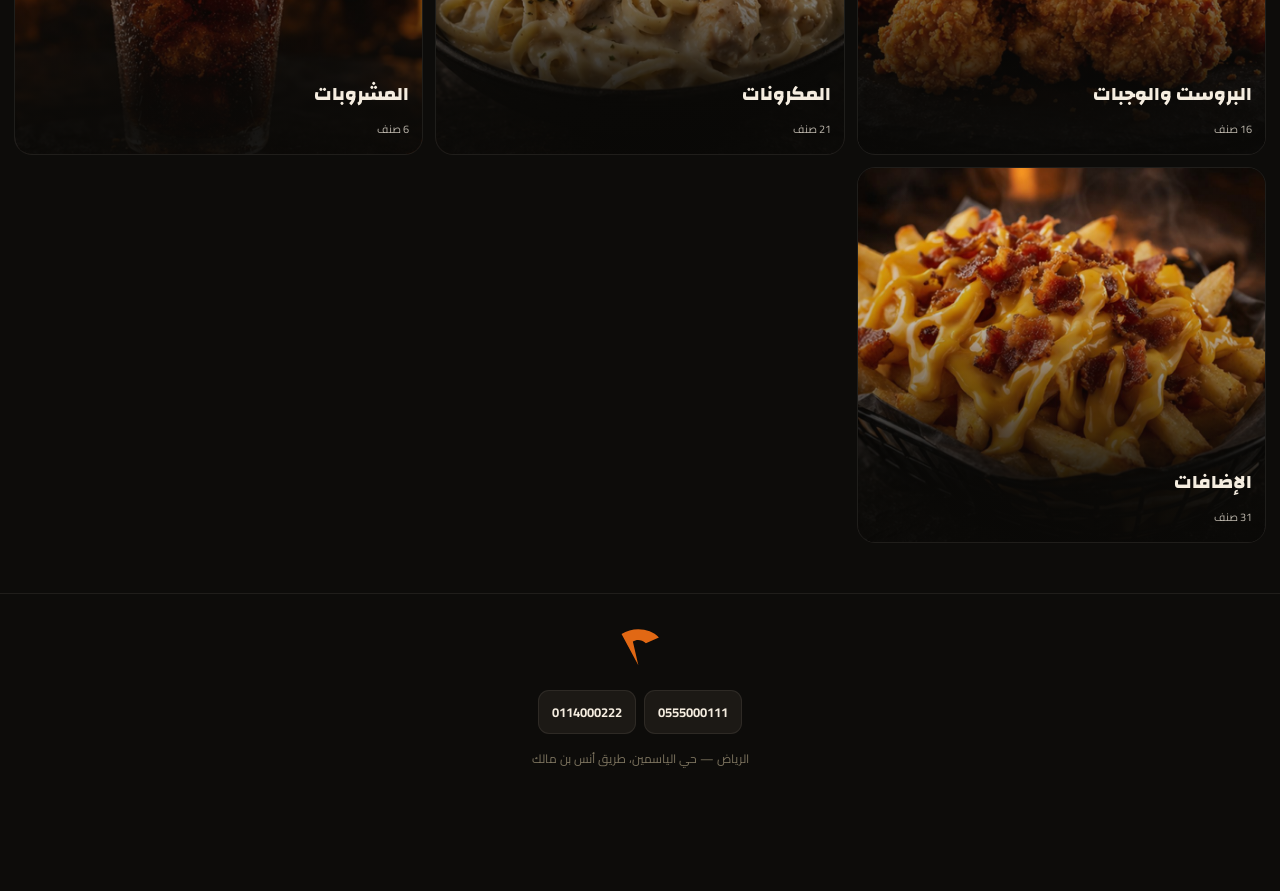
==== commit bb81c8ca: "أرقام تواصل وهمية واضحة للعرض بدل الأرقام الحقيقية - أرقام المطعم: 0555000111 و 0114000222 بنمط واضح" ====
--- a/index.html
+++ b/index.html
@@ -13,8 +13,8 @@
 <link rel="preconnect" href="https://fonts.googleapis.com">
 <link rel="preconnect" href="https://fonts.gstatic.com" crossorigin>
 <link href="https://fonts.googleapis.com/css2?family=Changa:wght@400;600;700;800&family=Cairo:wght@400;600;700;900&display=swap" rel="stylesheet">
-<link rel="stylesheet" href="assets/core.css?v=3">
-<link rel="stylesheet" href="assets/app.css?v=3">
+<link rel="stylesheet" href="assets/core.css?v=4">
+<link rel="stylesheet" href="assets/app.css?v=4">
 </head>
 <body>
 
@@ -190,9 +190,9 @@
 
 <div class="toast" id="toast"></div>
 
-<script src="data/menu.js?v=3"></script>
-<script src="data/sales.js?v=3"></script>
-<script src="assets/sys.js?v=3"></script>
-<script src="assets/app.js?v=3"></script>
+<script src="data/menu.js?v=4"></script>
+<script src="data/sales.js?v=4"></script>
+<script src="assets/sys.js?v=4"></script>
+<script src="assets/app.js?v=4"></script>
 </body>
 </html>
